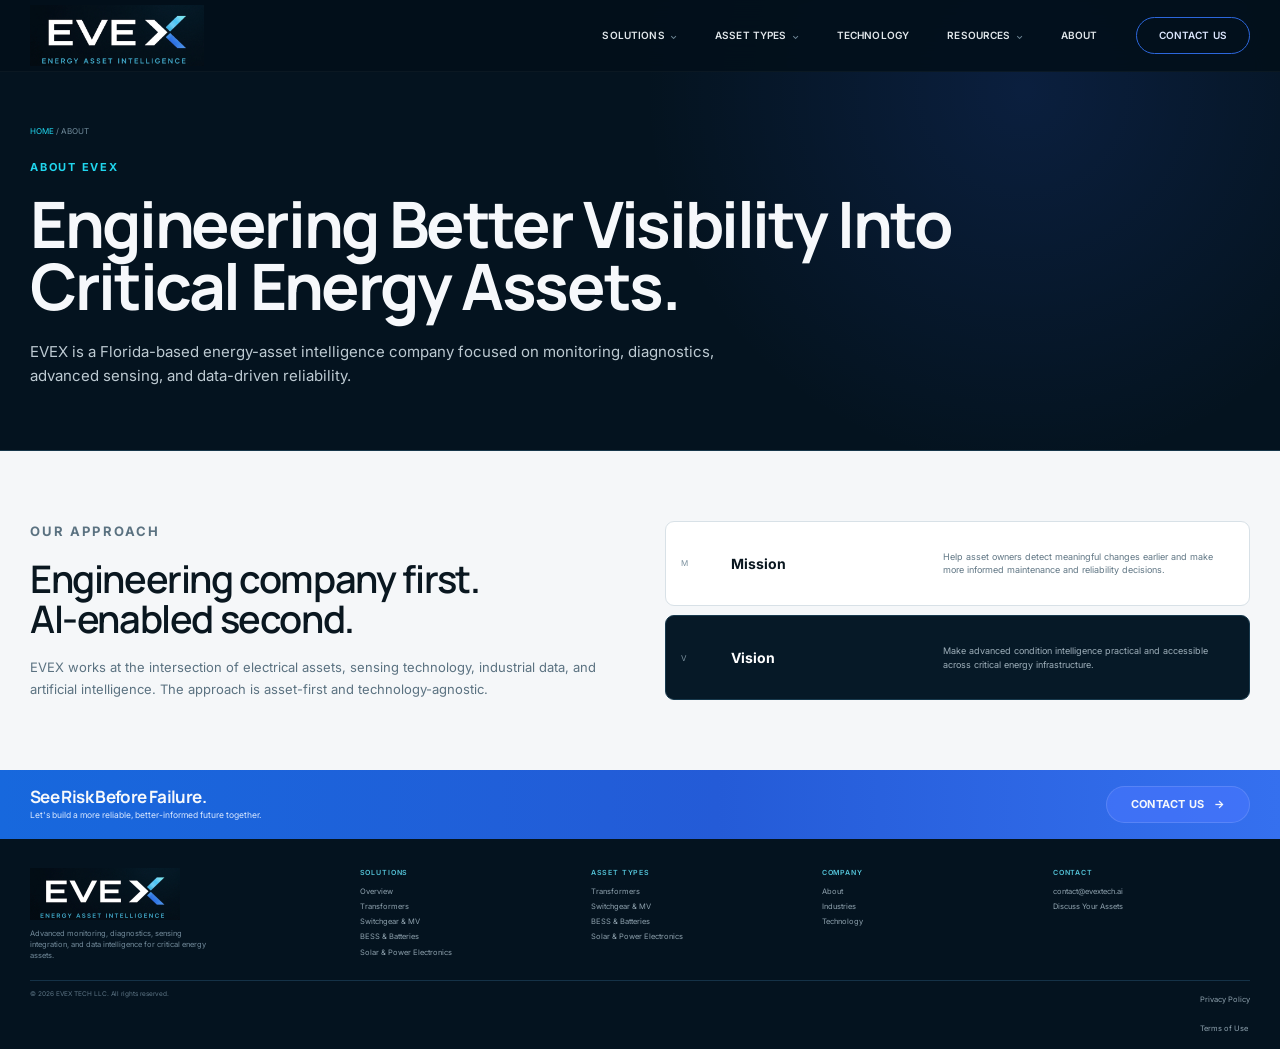
==== about.html @ 1c219734 "Upload EVEX website" ====
<!doctype html>
<html lang="en">
<head>
<meta charset="utf-8"><meta name="viewport" content="width=device-width,initial-scale=1">
<title>About EVEX | Energy Asset Intelligence</title><meta name="description" content="About EVEX, a Florida-based energy asset intelligence company.">
<meta name="theme-color" content="#04131f">
<link rel="icon" href="assets/favicon.ico"><link rel="apple-touch-icon" href="assets/apple-touch-icon.png">
<link rel="preconnect" href="https://fonts.googleapis.com"><link rel="preconnect" href="https://fonts.gstatic.com" crossorigin>
<link href="https://fonts.googleapis.com/css2?family=Inter:wght@400;500;600;700&family=Manrope:wght@500;600;700&display=swap" rel="stylesheet">
<link rel="stylesheet" href="styles.css">
</head>
<body>
<svg xmlns="http://www.w3.org/2000/svg" style="display:none">
<symbol id="i-wave" viewBox="0 0 64 64"><path d="M3 34h8l5-19 8 36 8-41 8 46 7-33 5 11h9" fill="none" stroke="currentColor" stroke-width="2.6" stroke-linecap="round" stroke-linejoin="round"/></symbol>
<symbol id="i-layers" viewBox="0 0 64 64"><path d="m32 7 24 13-24 13L8 20 32 7Zm-20 24 20 11 20-11M12 42l20 11 20-11" fill="none" stroke="currentColor" stroke-width="2.6" stroke-linecap="round" stroke-linejoin="round"/></symbol>
<symbol id="i-chart" viewBox="0 0 64 64"><path d="M8 8v48h48M15 45l12-14 9 8 15-22" fill="none" stroke="currentColor" stroke-width="2.6" stroke-linecap="round" stroke-linejoin="round"/><path d="m44 17h7v7" fill="none" stroke="currentColor" stroke-width="2.6"/></symbol>
<symbol id="i-bell" viewBox="0 0 64 64"><path d="M18 45h28l-4-7V27a10 10 0 0 0-20 0v11l-4 7Zm10 6h8" fill="none" stroke="currentColor" stroke-width="2.6" stroke-linecap="round" stroke-linejoin="round"/></symbol>
<symbol id="i-check" viewBox="0 0 64 64"><circle cx="32" cy="32" r="23" fill="none" stroke="currentColor" stroke-width="2.6"/><path d="m20 32 8 8 17-19" fill="none" stroke="currentColor" stroke-width="2.6" stroke-linecap="round" stroke-linejoin="round"/></symbol>
<symbol id="i-diamond" viewBox="0 0 64 64"><path d="m32 7 20 12v26L32 57 12 45V19L32 7Z" fill="none" stroke="currentColor" stroke-width="2.4"/><circle cx="32" cy="32" r="5" fill="currentColor"/></symbol>
<symbol id="i-transformer" viewBox="0 0 64 64"><path d="M15 22h34v31H15zM21 22V11h7v11M36 22V11h7v11M22 36h20M22 43h20" fill="none" stroke="currentColor" stroke-width="2.3" stroke-linejoin="round"/></symbol>
<symbol id="i-switch" viewBox="0 0 64 64"><path d="M14 13h36v40H14zM32 13v40M20 22h6M20 30h6M38 22h6M38 30h6" fill="none" stroke="currentColor" stroke-width="2.3"/></symbol>
<symbol id="i-battery" viewBox="0 0 64 64"><rect x="13" y="18" width="38" height="32" rx="3" fill="none" stroke="currentColor" stroke-width="2.3"/><path d="M27 13h10v5M22 34h20M32 26v16" fill="none" stroke="currentColor" stroke-width="2.3"/></symbol>
<symbol id="i-solar" viewBox="0 0 64 64"><path d="m13 17 37 3-5 24-37-3 5-24Zm13 29v8m-9 0h18M15 29l32 3M28 18l-5 24M40 19l-5 24" fill="none" stroke="currentColor" stroke-width="2.1"/></symbol>
</svg>

<header class="site-header">
 <nav class="nav container">
   <a class="logo" href="index.html"><img src="assets/evex-logo.webp" alt="EVEX — Energy Asset Intelligence"></a>
   <button class="menu-btn" aria-label="Menu"><span></span><span></span></button>
   <div class="nav-links"><a class="chev" href="solutions.html">SOLUTIONS</a><a class="chev" href="solutions.html#asset-types">ASSET TYPES</a><a class="" href="technology.html">TECHNOLOGY</a><a class="chev" href="index.html#resources">RESOURCES</a><a class="" href="about.html">ABOUT</a><a class="contact" href="contact.html">CONTACT US</a></div>
 </nav>
</header>

<main><section class="page-hero"><div class="container"><div class="breadcrumb"><a href="index.html">HOME</a> / ABOUT</div><p class="eyebrow">ABOUT EVEX</p><h1>Engineering Better Visibility Into Critical Energy Assets.</h1><p class="lead">EVEX is a Florida-based energy-asset intelligence company focused on monitoring, diagnostics, advanced sensing, and data-driven reliability.</p></div></section>
<section class="content-section light"><div class="container split"><div class="copy"><p class="eyebrow">OUR APPROACH</p><h2>Engineering company first.<br>AI-enabled second.</h2><p>EVEX works at the intersection of electrical assets, sensing technology, industrial data, and artificial intelligence. The approach is asset-first and technology-agnostic.</p></div><div class="arch"><div class="arch-row"><span>M</span><strong>Mission</strong><small>Help asset owners detect meaningful changes earlier and make more informed maintenance and reliability decisions.</small></div><div class="arch-row final"><span>V</span><strong>Vision</strong><small>Make advanced condition intelligence practical and accessible across critical energy infrastructure.</small></div></div></div></section>

<section class="cta">
 <div class="container cta-inner">
  <div><h3>See Risk Before Failure.</h3><p>Let's build a more reliable, better-informed future together.</p></div>
  <a class="btn" href="contact.html">CONTACT US&nbsp;&nbsp; →</a>
 </div>
</section></main>

<footer class="footer">
 <div class="container footer-grid">
  <div><img class="footer-logo" src="assets/evex-logo.webp" alt="EVEX"><p>Advanced monitoring, diagnostics, sensing integration, and data intelligence for critical energy assets.</p></div>
  <div><h4>Solutions</h4><a href="solutions.html">Overview</a><a href="transformers.html">Transformers</a><a href="switchgear.html">Switchgear & MV</a><a href="bess.html">BESS & Batteries</a><a href="solar.html">Solar & Power Electronics</a></div>
  <div><h4>Asset Types</h4><a href="transformers.html">Transformers</a><a href="switchgear.html">Switchgear & MV</a><a href="bess.html">BESS & Batteries</a><a href="solar.html">Solar & Power Electronics</a></div>
  <div><h4>Company</h4><a href="about.html">About</a><a href="industries.html">Industries</a><a href="technology.html">Technology</a></div>
  <div><h4>Contact</h4><a href="mailto:contact@evextech.ai">contact@evextech.ai</a><a href="contact.html">Discuss Your Assets</a></div>
 </div>
 <div class="container footer-bottom"><span>© 2026 EVEX TECH LLC. All rights reserved.</span><span><a href="privacy.html">Privacy Policy</a> &nbsp;&nbsp; <a href="terms.html">Terms of Use</a></span></div>
</footer>
<script src="script.js"></script>
</body></html>
---- styles.css ----
:root{
 --bg:#04131f; --bg2:#061927; --bg3:#081c2a; --panel:#071c2a;
 --panel2:#0a2233; --border:#17384a; --border2:#214b62;
 --white:#f6f8fb; --muted:#a0b1bc; --muted2:#718b9b;
 --cyan:#20d6ee; --cyan2:#5be5f6; --blue:#3d72ff; --blue2:#1f5fdc;
 --green:#2bd593; --amber:#f2bd4d; --red:#ff5b59;
 --grad:linear-gradient(90deg,#20d6ee 0%,#25bfee 43%,#486cff 100%);
 --max:1280px; --shadow:0 24px 80px rgba(0,0,0,.34)
}
*{box-sizing:border-box}
html{scroll-behavior:smooth;background:var(--bg)}
body{margin:0;background:var(--bg);color:var(--white);font-family:Inter,"Segoe UI",Arial,sans-serif;line-height:1.5;-webkit-font-smoothing:antialiased}
a{color:inherit;text-decoration:none} img{display:block;max-width:100%} button,input,textarea,select{font:inherit}
.container{width:min(calc(100% - 60px),var(--max));margin-inline:auto}
.eyebrow{margin:0 0 17px;color:var(--cyan);font-size:11px;font-weight:700;letter-spacing:.16em;text-transform:uppercase}
h1,h2,h3,h4{font-family:Manrope,Inter,sans-serif;letter-spacing:-.037em;margin:0}
h1{font-size:clamp(56px,5.9vw,86px);line-height:.98;font-weight:700}
h2{font-size:clamp(35px,3.6vw,52px);line-height:1.05;font-weight:600}
h3{font-size:20px;line-height:1.18}
p{margin:0}.gradient{background:var(--grad);-webkit-background-clip:text;background-clip:text;color:transparent}
.btn{display:inline-flex;align-items:center;justify-content:center;gap:12px;padding:13px 21px;border-radius:8px;border:1px solid transparent;font-size:11px;font-weight:700;letter-spacing:.02em;transition:.22s ease}
.btn:hover{transform:translateY(-2px);filter:brightness(1.08)}
.btn-primary{background:linear-gradient(90deg,#2b66df,#3e71ff);color:white;box-shadow:0 12px 34px rgba(42,103,233,.22)}
.btn-outline{border-color:#60707d;background:rgba(0,0,0,.15);color:#fff}
.small-pill{display:inline-flex;align-items:center;justify-content:center;padding:9px 27px;border:1px solid #2c5b91;border-radius:999px;color:#d8e0e5;font-size:9px;font-weight:700;letter-spacing:.035em}
.text-link{font-size:10px;color:var(--cyan);font-weight:700;letter-spacing:.03em}

/* Header */
.site-header{position:fixed;left:0;right:0;top:0;z-index:100;background:rgba(3,16,27,.91);border-bottom:1px solid rgba(255,255,255,.035);backdrop-filter:blur(15px)}
.nav{height:71px;display:flex;align-items:center}
.logo{width:174px;flex:none}.logo img{width:100%}
.nav-links{display:flex;align-items:center;gap:38px;margin-left:auto}.nav-links a{font-size:10px;font-weight:600;color:#e1e7eb;letter-spacing:.015em}
.nav-links a:hover{color:var(--cyan)}.nav-links .contact{border:1px solid #2c67dc;border-radius:999px;padding:10px 22px;color:#dce7ff}
.chev::after{content:"⌄";margin-left:5px;font-size:9px;color:#718a9a}
.menu-btn{display:none;margin-left:auto;background:none;border:0;width:44px;height:44px}.menu-btn span{display:block;width:22px;height:1px;background:white;margin:6px auto}

/* Hero */
.hero{position:relative;min-height:470px;padding:99px 0 37px;overflow:hidden;background:
 radial-gradient(circle at 82% 18%,rgba(42,104,255,.16),transparent 34%),
 linear-gradient(180deg,#04131f,#03111c)}
.hero:after{content:"";position:absolute;left:0;right:0;bottom:-1px;height:100px;background:linear-gradient(180deg,transparent,#04131f)}
.hero-grid{position:relative;z-index:2;display:grid;grid-template-columns:.95fr 1.05fr;gap:20px;align-items:center}
.hero-copy{padding-top:10px}.hero-copy h1{margin-bottom:23px}.hero-copy .lead{font-size:15px;line-height:1.63;color:#d0dae0;max-width:545px}
.hero-actions{display:flex;gap:14px;margin-top:27px}
.hero-benefits{display:grid;grid-template-columns:repeat(3,1fr);gap:20px;margin-top:34px;max-width:650px}
.benefit{display:grid;grid-template-columns:24px 1fr;gap:10px;align-items:start}.benefit-icon{width:21px;height:21px;color:var(--cyan);margin-top:2px}.benefit strong{display:block;font-size:10px;margin-bottom:4px}.benefit span{display:block;color:#a6b6c0;font-size:8.5px;line-height:1.42}
.hero-visual{height:365px;position:relative}
.transformer-stage{position:absolute;inset:0;background:
 linear-gradient(90deg,#04131f 0%,rgba(4,19,31,.2) 19%,rgba(4,19,31,0) 57%),
 url("assets/hero-transformer.jpg") center/cover no-repeat;border-radius:3px}
.transformer-stage:after{content:"";position:absolute;left:-10%;right:-8%;bottom:-7%;height:43%;background:
 repeating-linear-gradient(9deg,transparent 0 31px,rgba(23,169,226,.22) 32px 33px),
 repeating-linear-gradient(81deg,transparent 0 38px,rgba(23,169,226,.16) 39px 40px);
 transform:perspective(450px) rotateX(64deg);transform-origin:bottom;opacity:.7;mask-image:linear-gradient(to top,#000,transparent)}
.transformer-stage:before{content:"";position:absolute;inset:0;background:radial-gradient(circle at 62% 55%,rgba(34,147,255,.11),transparent 40%)}
.hero-dashboard{position:absolute;right:0;top:18px;width:273px;border:1px solid #245068;background:rgba(7,28,43,.93);border-radius:10px;padding:15px;box-shadow:var(--shadow);backdrop-filter:blur(12px)}
.dash-head{display:flex;justify-content:space-between;align-items:start}.dash-head strong{font-size:9px}.dash-head .sub{display:block;font-size:7px;color:#72bde1;margin-top:2px}.dash-head .type{font-size:7px;color:#96a7b1}
.asset-score{display:flex;align-items:end;gap:4px;margin-top:13px}.asset-score b{font-size:29px;line-height:1}.asset-score span{font-size:8px;color:#a4b4be;margin-bottom:3px}
.asset-label{font-size:7px;color:#9cb0bc;margin-top:3px}.spark{height:49px;margin:7px 0 5px;border-bottom:1px solid #254252}
.spark svg{width:100%;height:100%}.spark path{fill:none;stroke:#21d7ef;stroke-width:2}.spark line{stroke:#173a4e;stroke-width:1}
.metric{display:flex;align-items:center;justify-content:space-between;border-top:1px solid rgba(255,255,255,.055);padding:8px 0;font-size:7.5px;color:#aab8c1}.metric b{font-size:7.5px}.ok{color:var(--green)}.warn{color:var(--amber)}
.risk{border-top:1px solid #2a4657;padding-top:9px;margin-top:1px;display:flex;justify-content:space-between;font-size:8px}.risk span{color:var(--amber);font-weight:700}

/* Trust strip */
.trust{background:#071927;border-block:1px solid rgba(255,255,255,.055);padding:16px 0 20px}
.trust-title{text-align:center;color:#718a9a;font-size:7.5px;letter-spacing:.14em;text-transform:uppercase;margin-bottom:14px}
.trust-list{display:flex;justify-content:center;gap:53px;flex-wrap:wrap;color:#a7b4bd;font-size:9px}.trust-list span{display:flex;align-items:center;gap:7px}.trust-list i{width:18px;height:18px;border:1px solid #8799a4;border-radius:50%;display:grid;place-items:center;font-style:normal;font-size:9px}

/* General section */
.section{padding:53px 0}.section-alt{background:#051724}
.section-heading{text-align:center;max-width:840px;margin:0 auto 35px}.section-heading .eyebrow{margin-bottom:10px}.section-heading h2{margin-bottom:14px}.section-heading p{color:#a1b2bd;font-size:11px;line-height:1.55;max-width:680px;margin:auto}

/* Asset cards */
.asset-grid{display:grid;grid-template-columns:repeat(4,1fr);gap:13px}
.asset-card{position:relative;min-height:336px;border:1px solid #17384a;border-radius:9px;background:#061927;overflow:hidden;transition:.25s}.asset-card:hover{transform:translateY(-3px);border-color:#2b627f}
.asset-img{height:145px;background-size:cover;background-position:center;position:relative}.asset-img:after{content:"";position:absolute;inset:0;background:linear-gradient(to bottom,transparent 55%,#061927)}
.hex{position:absolute;left:14px;top:128px;width:38px;height:38px;background:linear-gradient(145deg,#13e5ef,#3572ff);clip-path:polygon(25% 7%,75% 7%,100% 50%,75% 93%,25% 93%,0 50%);display:grid;place-items:center;color:#07243a;z-index:2;box-shadow:0 4px 18px rgba(38,145,255,.25)}
.hex svg{width:21px;height:21px}.asset-copy{padding:21px 14px 17px}.asset-copy h3{font-size:16px;margin-bottom:9px}.asset-copy p{font-size:9px;line-height:1.48;color:#b0bec7;max-width:240px}.asset-copy .text-link{position:absolute;left:14px;bottom:15px}
.asset-more{text-align:center;margin-top:14px}

/* Process */
.process-shell{border-top:1px solid rgba(255,255,255,.055);margin-top:24px;padding-top:20px}
.process-shell .section-heading{margin-bottom:24px}
.process{display:grid;grid-template-columns:repeat(5,1fr);gap:15px;position:relative}
.process:before{content:"";position:absolute;left:7%;right:7%;top:54px;border-top:1px dashed rgba(32,214,238,.65)}
.step{text-align:center;position:relative}.step-no{display:block;text-align:left;color:var(--cyan);font-size:9px;font-weight:700;margin-left:7px}.step-icon{width:46px;height:46px;color:#dce5ea;margin:10px auto 10px;position:relative;z-index:2;background:#04131f}.step-icon svg{width:46px;height:46px}.step h3{font-size:14px;margin-bottom:6px}.step p{font-size:8px;color:#9badb8;line-height:1.42;max-width:130px;margin:auto}

/* Platform */
.platform{display:grid;grid-template-columns:.73fr 1.27fr;gap:35px;align-items:center;margin-top:47px}
.platform-copy .eyebrow{margin-bottom:12px}.platform-copy h2{font-size:31px;margin-bottom:17px}.platform-copy p{font-size:10px;color:#a6b6c0;max-width:310px;line-height:1.55}
.platform-copy ul{list-style:none;padding:0;margin:18px 0}.platform-copy li{font-size:9px;color:#cad4da;margin:8px 0}.platform-copy li:before{content:"✓";color:var(--cyan);margin-right:9px}
.dashboard{border:1px solid #21475f;border-radius:9px;background:#061927;padding:15px;box-shadow:0 20px 60px rgba(0,0,0,.26)}
.dashboard-top{display:flex;align-items:center;justify-content:space-between;margin-bottom:12px}.dash-logo{font:600 20px Manrope;letter-spacing:.17em}.dash-logo em{font-style:normal;color:var(--cyan)}.avatar{width:17px;height:17px;border-radius:50%;background:#2d6cd6;border:2px solid #79a9ff}
.dashboard-body{display:grid;grid-template-columns:105px 1fr;gap:13px}.side-nav{border-right:1px solid #17364a;padding-right:10px}.side-item{padding:8px 9px;border-radius:5px;font-size:8px;color:#8fa6b4;margin-bottom:2px}.side-item.active{background:#0d3a68;color:#37d8f1}
.panel-title{font-size:17px;margin-bottom:10px}.kpis{display:grid;grid-template-columns:repeat(4,1fr);gap:8px}.kpi{border:1px solid #163649;background:#071b29;border-radius:6px;padding:10px}.kpi small{display:block;color:#718b9b;font-size:6.5px}.kpi strong{display:block;font-size:24px;line-height:1.08;margin:5px 0}.kpi span{font-size:7px}.kpi.good strong,.kpi.good span{color:#26d295}.kpi.risky strong,.kpi.risky span{color:#ff5b59}
.chart-grid{display:grid;grid-template-columns:1.4fr .9fr;gap:8px;margin-top:8px}.chart-card{border:1px solid #163649;background:#071b29;border-radius:6px;padding:10px;min-height:145px}.chart-card h4{font-size:9px;margin-bottom:7px}
.line-chart{height:96px}.line-chart svg{width:100%;height:100%}.line-chart path{fill:none;stroke:#20d6ee;stroke-width:2.1}.line-chart line{stroke:#173649;stroke-width:1}
.donut-wrap{height:98px;display:flex;align-items:center;gap:11px}.donut{width:78px;height:78px;border-radius:50%;background:conic-gradient(#2ed292 0 60%,#f2bd4d 60% 90%,#ff5b59 90% 100%);position:relative}.donut:after{content:"248";position:absolute;inset:14px;background:#071b29;border-radius:50%;display:grid;place-items:center;font-weight:700;font-size:14px}.legend{font-size:7px;line-height:1.8}.legend i{display:inline-block;width:6px;height:6px;margin-right:6px;border-radius:1px}

/* Resources */
.resources{padding-top:34px;border-top:1px solid rgba(255,255,255,.045)}
.resource-grid{display:grid;grid-template-columns:repeat(4,1fr);gap:13px}.resource{border:1px solid #17384a;border-radius:9px;background:#061927;overflow:hidden;min-height:201px;position:relative}
.resource-img{height:80px;background-size:cover;background-position:center}.resource-copy{padding:12px}.resource-copy small{color:var(--cyan);font-size:7px;letter-spacing:.08em}.resource-copy h3{font-size:12px;line-height:1.32;margin:7px 0 12px;max-width:190px}.resource-copy a{font-size:8px;color:var(--cyan)}

/* CTA / footer */
.cta{background:linear-gradient(90deg,#1768dd 0%,#245bd7 56%,#3570ef 100%);padding:16px 0}.cta-inner{display:flex;align-items:center;justify-content:space-between}.cta h3{font-size:17px;margin-bottom:2px}.cta p{font-size:8.5px;color:#dbe9ff}.cta .btn{border-radius:999px;padding:9px 24px;background:rgba(75,119,255,.55);border-color:rgba(255,255,255,.13)}
.footer{padding:29px 0 11px;background:#04131f}.footer-grid{display:grid;grid-template-columns:1.5fr repeat(4,1fr);gap:34px}.footer-logo{width:150px;margin-bottom:8px}.footer p{font-size:7.5px;color:#738b9b;max-width:185px;line-height:1.5}.footer h4{font:600 7px Inter;color:#54c4d9;text-transform:uppercase;letter-spacing:.12em;margin:0 0 9px}.footer a{display:block;color:#8ea1ad;font-size:7.5px;margin:4px 0}.footer-bottom{display:flex;justify-content:space-between;border-top:1px solid #153247;margin-top:18px;padding-top:9px;color:#5d7585;font-size:6.5px}

/* Interior pages */
.page-hero{padding:125px 0 62px;min-height:340px;background:radial-gradient(circle at 80% 20%,rgba(51,105,255,.14),transparent 35%),#04131f;border-bottom:1px solid #17364a}
.page-hero h1{max-width:950px;font-size:clamp(48px,5vw,72px);margin-bottom:22px}.page-hero .lead{font-size:15px;color:#bdcad2;max-width:750px;line-height:1.6}
.breadcrumb{font-size:8px;color:#718b9b;margin-bottom:22px}.breadcrumb a{color:var(--cyan)}
.content-section{padding:70px 0}.light{background:#f5f7f9;color:#0a1720}.light .eyebrow{color:#177d9d}.split{display:grid;grid-template-columns:1fr 1fr;gap:50px}.copy h2{font-size:38px;margin-bottom:18px}.copy p{font-size:13px;color:#a2b3be;line-height:1.65}.light .copy p{color:#5b7281}
.bullets{list-style:none;padding:0;margin:0}.bullets li{font-size:12px;color:#b9c7cf;margin:10px 0}.light .bullets li{color:#546b7a}.bullets li:before{content:"";display:inline-block;width:5px;height:5px;border-radius:50%;background:var(--cyan);margin-right:9px}
.signal-grid{display:grid;grid-template-columns:repeat(4,1fr);gap:12px}.signal{border:1px solid #1b4056;background:#082030;border-radius:10px;padding:18px;min-height:105px}.signal strong{display:block;font-size:12px;margin-bottom:7px}.signal span{font-size:9px;color:#8ea4b2}
.industry-grid{display:grid;grid-template-columns:repeat(4,1fr);gap:14px}.industry{background:white;border-top:3px solid #dce4e9;padding:27px;min-height:220px}.industry h3{font-size:20px;margin-top:38px;color:#0a1720}.industry p{font-size:11px;color:#5e7482}
.arch{display:grid;gap:9px}.arch-row{display:grid;grid-template-columns:38px 1fr 1.45fr;gap:12px;align-items:center;background:white;border:1px solid #d8e1e7;border-radius:9px;padding:15px}.arch-row>span{font-size:8px;color:#7c929f}.arch-row strong{font-size:14px}.arch-row small{font-size:9px;color:#607684}.arch-row.final{background:#061927;color:white;border-color:#17394d}.arch-row.final small{color:#9fb0bb}
.contact-grid{display:grid;grid-template-columns:.72fr 1.28fr;gap:55px}.contact-form{background:#081f2f;border:1px solid #20465c;border-radius:13px;padding:27px}.form-grid{display:grid;grid-template-columns:1fr 1fr;gap:14px}.contact-form label{display:block;color:#9eb0bb;font-size:8px;letter-spacing:.06em;text-transform:uppercase;margin-bottom:13px}.contact-form input,.contact-form select,.contact-form textarea{width:100%;display:block;margin-top:6px;border:1px solid #294a5f;background:#051724;color:white;border-radius:7px;padding:11px;outline:none}.contact-form input:focus,.contact-form select:focus,.contact-form textarea:focus{border-color:var(--cyan)}
.note{font-size:8px;color:#718b9b;margin-top:8px}.legal{background:#f6f8fa;color:#0a1720;padding:125px 0 70px}.legal .container{max-width:850px}.legal h1{font-size:46px;margin-bottom:25px}.legal h2{font-size:23px;margin-top:34px}.legal p{font-size:13px;color:#536b7a;line-height:1.7}.legal .notice{background:#fff5dc;border:1px solid #edd093;border-radius:8px;padding:14px 16px;color:#715829}

/* Motion */
.reveal{opacity:0;transform:translateY(14px);transition:opacity .62s ease,transform .62s ease}.reveal.visible{opacity:1;transform:none}
@media(prefers-reduced-motion:reduce){.reveal{opacity:1;transform:none;transition:none}}

/* Tablet */
@media(max-width:980px){
 .container{width:min(calc(100% - 36px),var(--max))}
 .nav-links{display:none}.menu-btn{display:block}.nav-links.open{display:flex;position:absolute;left:18px;right:18px;top:71px;flex-direction:column;align-items:stretch;background:#071b2a;border:1px solid #1d4055;border-radius:12px;padding:18px;gap:10px}
 .hero{padding-top:110px}.hero-grid{grid-template-columns:1fr}.hero-visual{height:440px}.hero-benefits{max-width:none}.asset-grid,.resource-grid{grid-template-columns:repeat(2,1fr)}
 .platform,.split,.contact-grid{grid-template-columns:1fr}.dashboard{max-width:800px;margin:auto}.signal-grid,.industry-grid{grid-template-columns:repeat(2,1fr)}
 .footer-grid{grid-template-columns:1.5fr 1fr 1fr}.footer-grid>div:nth-child(4),.footer-grid>div:nth-child(5){margin-top:10px}
}
/* Mobile */
@media(max-width:620px){
 .container{width:min(calc(100% - 26px),var(--max))}.nav{height:66px}.logo{width:136px}.nav-links.open{top:66px}
 .hero{padding-top:104px}.hero-copy h1{font-size:50px}.hero-copy .lead{font-size:14px}.hero-actions{flex-direction:column;align-items:stretch}.hero-benefits{grid-template-columns:1fr;gap:13px}
 .hero-visual{height:470px;margin-top:12px}.hero-dashboard{width:100%;top:auto;bottom:0}.transformer-stage{bottom:100px}
 .asset-grid,.resource-grid,.signal-grid,.industry-grid{grid-template-columns:1fr}.section{padding:48px 0}.asset-card{min-height:320px}
 .process{grid-template-columns:1fr}.process:before{display:none}.step{text-align:left;padding-left:58px;min-height:75px}.step-no{margin-left:0}.step-icon{position:absolute;left:0;top:14px;margin:0}.step p{margin:0;max-width:none}
 .platform{grid-template-columns:1fr}.dashboard{padding:10px}.dashboard-body{grid-template-columns:1fr}.side-nav{display:none}.kpis{grid-template-columns:repeat(2,1fr)}.chart-grid{grid-template-columns:1fr}
 .cta-inner{flex-direction:column;align-items:flex-start;gap:13px}.footer-grid{grid-template-columns:1fr 1fr}.footer-grid>div:first-child{grid-column:1/-1}.footer-bottom{flex-direction:column;gap:5px}
 .form-grid{grid-template-columns:1fr}.arch-row{grid-template-columns:30px 1fr}.arch-row small{grid-column:2}
}
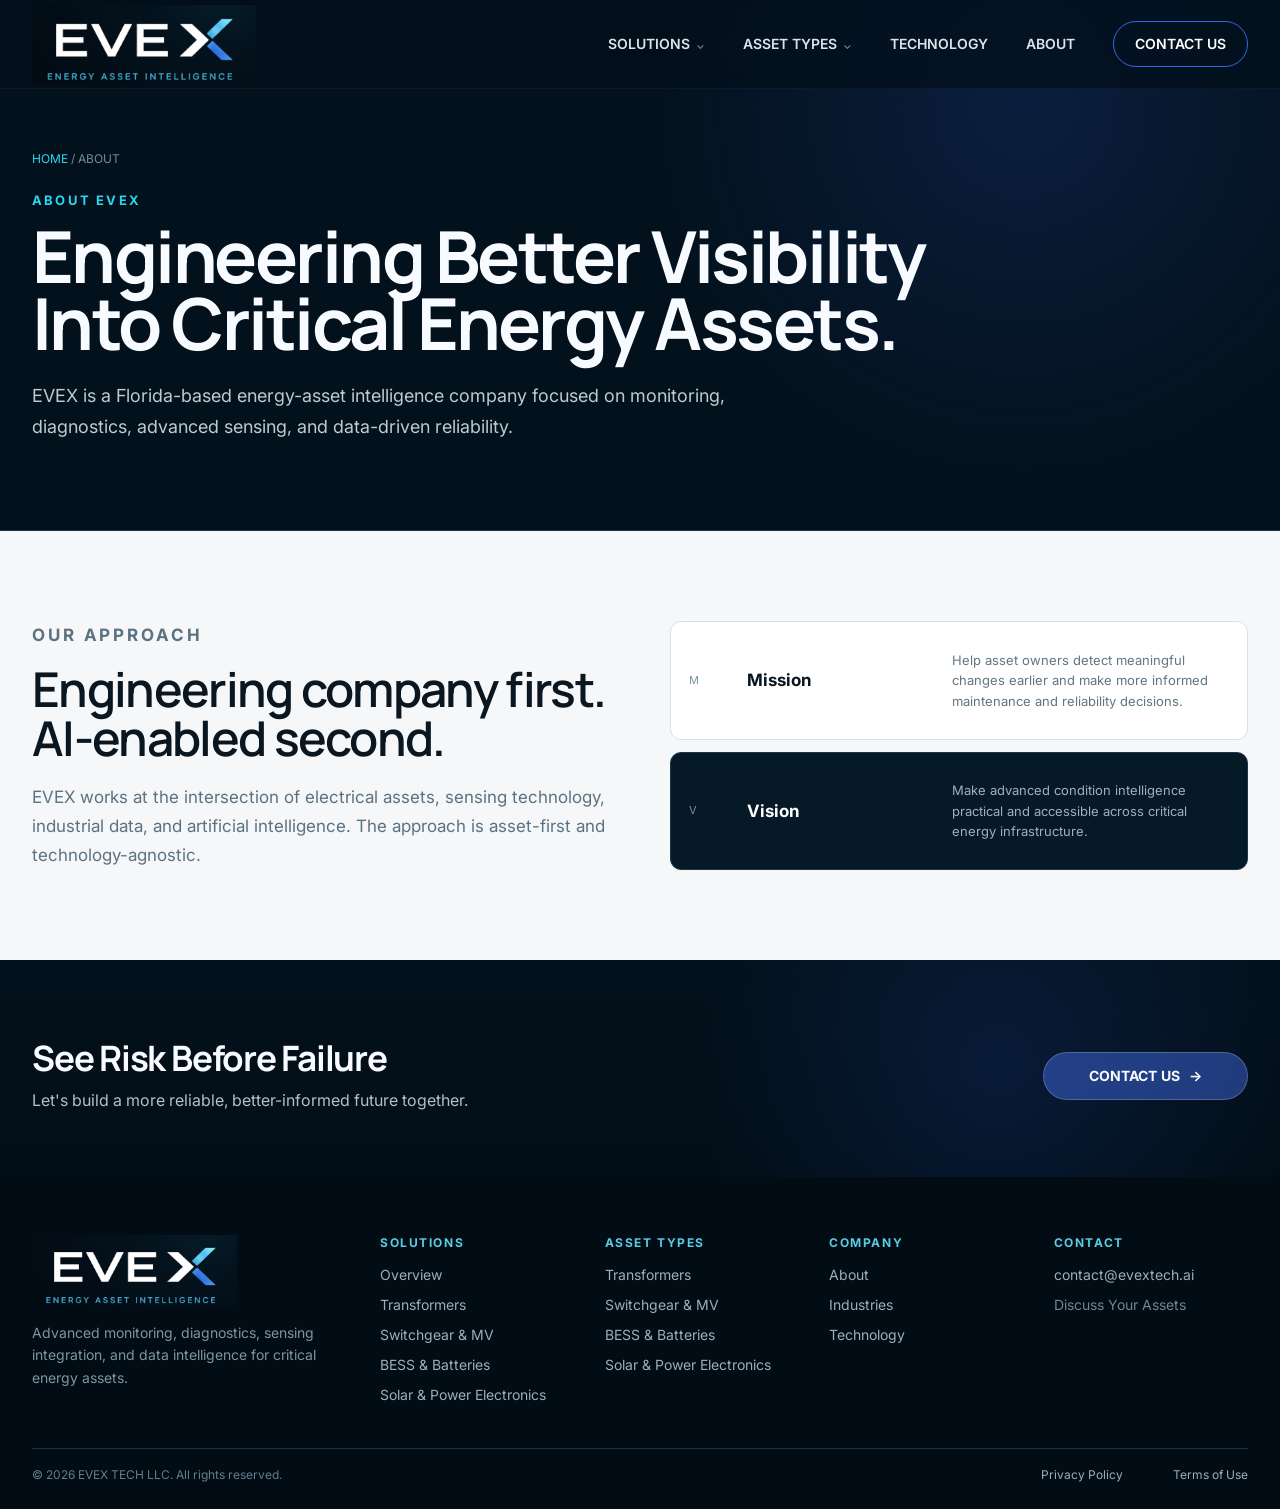
==== commit 9b22d81c: "Add files via upload" ====
--- a/about.html
+++ b/about.html
@@ -27,7 +27,7 @@
  <nav class="nav container">
    <a class="logo" href="index.html"><img src="assets/evex-logo.webp" alt="EVEX — Energy Asset Intelligence"></a>
    <button class="menu-btn" aria-label="Menu"><span></span><span></span></button>
-   <div class="nav-links"><a class="chev" href="solutions.html">SOLUTIONS</a><a class="chev" href="solutions.html#asset-types">ASSET TYPES</a><a class="" href="technology.html">TECHNOLOGY</a><a class="chev" href="index.html#resources">RESOURCES</a><a class="" href="about.html">ABOUT</a><a class="contact" href="contact.html">CONTACT US</a></div>
+   <div class="nav-links"><a class="chev" href="solutions.html">SOLUTIONS</a><a class="chev" href="solutions.html#asset-types">ASSET TYPES</a><a class="" href="technology.html">TECHNOLOGY</a><a class="" href="about.html">ABOUT</a><a class="contact" href="contact.html">CONTACT US</a></div>
  </nav>
 </header>
 
@@ -36,7 +36,7 @@
 
 <section class="cta">
  <div class="container cta-inner">
-  <div><h3>See Risk Before Failure.</h3><p>Let's build a more reliable, better-informed future together.</p></div>
+  <div><h3>See Risk Before Failure</h3><p>Let's build a more reliable, better-informed future together.</p></div>
   <a class="btn" href="contact.html">CONTACT US&nbsp;&nbsp; →</a>
  </div>
 </section></main>
--- a/styles.css
+++ b/styles.css
@@ -1,144 +1,910 @@
 
 :root{
- --bg:#04131f; --bg2:#061927; --bg3:#081c2a; --panel:#071c2a;
- --panel2:#0a2233; --border:#17384a; --border2:#214b62;
- --white:#f6f8fb; --muted:#a0b1bc; --muted2:#718b9b;
- --cyan:#20d6ee; --cyan2:#5be5f6; --blue:#3d72ff; --blue2:#1f5fdc;
- --green:#2bd593; --amber:#f2bd4d; --red:#ff5b59;
- --grad:linear-gradient(90deg,#20d6ee 0%,#25bfee 43%,#486cff 100%);
- --max:1280px; --shadow:0 24px 80px rgba(0,0,0,.34)
+  --bg:#03111c;
+  --bg-deep:#020b13;
+  --surface:#061927;
+  --surface-2:#0a2233;
+  --surface-3:#0d2a3d;
+  --border:rgba(88,154,188,.20);
+  --border-strong:rgba(79,175,219,.36);
+  --white:#f7fbff;
+  --text:#d6e1e8;
+  --muted:#90a7b5;
+  --cyan:#29d7f0;
+  --cyan-soft:#6ce8f8;
+  --blue:#3c73ff;
+  --blue-2:#235dd7;
+  --green:#2ed496;
+  --amber:#f2bd4d;
+  --red:#ff5e5e;
+  --grad:linear-gradient(90deg,#24d7ef 0%,#35b8f6 42%,#486dff 100%);
+  --max:1320px;
+  --radius:18px;
+  --shadow:0 26px 80px rgba(0,0,0,.34);
+  --shadow-soft:0 14px 50px rgba(0,0,0,.22);
 }
 *{box-sizing:border-box}
 html{scroll-behavior:smooth;background:var(--bg)}
-body{margin:0;background:var(--bg);color:var(--white);font-family:Inter,"Segoe UI",Arial,sans-serif;line-height:1.5;-webkit-font-smoothing:antialiased}
-a{color:inherit;text-decoration:none} img{display:block;max-width:100%} button,input,textarea,select{font:inherit}
-.container{width:min(calc(100% - 60px),var(--max));margin-inline:auto}
-.eyebrow{margin:0 0 17px;color:var(--cyan);font-size:11px;font-weight:700;letter-spacing:.16em;text-transform:uppercase}
-h1,h2,h3,h4{font-family:Manrope,Inter,sans-serif;letter-spacing:-.037em;margin:0}
-h1{font-size:clamp(56px,5.9vw,86px);line-height:.98;font-weight:700}
-h2{font-size:clamp(35px,3.6vw,52px);line-height:1.05;font-weight:600}
-h3{font-size:20px;line-height:1.18}
-p{margin:0}.gradient{background:var(--grad);-webkit-background-clip:text;background-clip:text;color:transparent}
-.btn{display:inline-flex;align-items:center;justify-content:center;gap:12px;padding:13px 21px;border-radius:8px;border:1px solid transparent;font-size:11px;font-weight:700;letter-spacing:.02em;transition:.22s ease}
-.btn:hover{transform:translateY(-2px);filter:brightness(1.08)}
-.btn-primary{background:linear-gradient(90deg,#2b66df,#3e71ff);color:white;box-shadow:0 12px 34px rgba(42,103,233,.22)}
-.btn-outline{border-color:#60707d;background:rgba(0,0,0,.15);color:#fff}
-.small-pill{display:inline-flex;align-items:center;justify-content:center;padding:9px 27px;border:1px solid #2c5b91;border-radius:999px;color:#d8e0e5;font-size:9px;font-weight:700;letter-spacing:.035em}
-.text-link{font-size:10px;color:var(--cyan);font-weight:700;letter-spacing:.03em}
-
-/* Header */
-.site-header{position:fixed;left:0;right:0;top:0;z-index:100;background:rgba(3,16,27,.91);border-bottom:1px solid rgba(255,255,255,.035);backdrop-filter:blur(15px)}
-.nav{height:71px;display:flex;align-items:center}
-.logo{width:174px;flex:none}.logo img{width:100%}
-.nav-links{display:flex;align-items:center;gap:38px;margin-left:auto}.nav-links a{font-size:10px;font-weight:600;color:#e1e7eb;letter-spacing:.015em}
-.nav-links a:hover{color:var(--cyan)}.nav-links .contact{border:1px solid #2c67dc;border-radius:999px;padding:10px 22px;color:#dce7ff}
-.chev::after{content:"⌄";margin-left:5px;font-size:9px;color:#718a9a}
-.menu-btn{display:none;margin-left:auto;background:none;border:0;width:44px;height:44px}.menu-btn span{display:block;width:22px;height:1px;background:white;margin:6px auto}
-
-/* Hero */
-.hero{position:relative;min-height:470px;padding:99px 0 37px;overflow:hidden;background:
- radial-gradient(circle at 82% 18%,rgba(42,104,255,.16),transparent 34%),
- linear-gradient(180deg,#04131f,#03111c)}
-.hero:after{content:"";position:absolute;left:0;right:0;bottom:-1px;height:100px;background:linear-gradient(180deg,transparent,#04131f)}
-.hero-grid{position:relative;z-index:2;display:grid;grid-template-columns:.95fr 1.05fr;gap:20px;align-items:center}
-.hero-copy{padding-top:10px}.hero-copy h1{margin-bottom:23px}.hero-copy .lead{font-size:15px;line-height:1.63;color:#d0dae0;max-width:545px}
-.hero-actions{display:flex;gap:14px;margin-top:27px}
-.hero-benefits{display:grid;grid-template-columns:repeat(3,1fr);gap:20px;margin-top:34px;max-width:650px}
-.benefit{display:grid;grid-template-columns:24px 1fr;gap:10px;align-items:start}.benefit-icon{width:21px;height:21px;color:var(--cyan);margin-top:2px}.benefit strong{display:block;font-size:10px;margin-bottom:4px}.benefit span{display:block;color:#a6b6c0;font-size:8.5px;line-height:1.42}
-.hero-visual{height:365px;position:relative}
-.transformer-stage{position:absolute;inset:0;background:
- linear-gradient(90deg,#04131f 0%,rgba(4,19,31,.2) 19%,rgba(4,19,31,0) 57%),
- url("assets/hero-transformer.jpg") center/cover no-repeat;border-radius:3px}
-.transformer-stage:after{content:"";position:absolute;left:-10%;right:-8%;bottom:-7%;height:43%;background:
- repeating-linear-gradient(9deg,transparent 0 31px,rgba(23,169,226,.22) 32px 33px),
- repeating-linear-gradient(81deg,transparent 0 38px,rgba(23,169,226,.16) 39px 40px);
- transform:perspective(450px) rotateX(64deg);transform-origin:bottom;opacity:.7;mask-image:linear-gradient(to top,#000,transparent)}
-.transformer-stage:before{content:"";position:absolute;inset:0;background:radial-gradient(circle at 62% 55%,rgba(34,147,255,.11),transparent 40%)}
-.hero-dashboard{position:absolute;right:0;top:18px;width:273px;border:1px solid #245068;background:rgba(7,28,43,.93);border-radius:10px;padding:15px;box-shadow:var(--shadow);backdrop-filter:blur(12px)}
-.dash-head{display:flex;justify-content:space-between;align-items:start}.dash-head strong{font-size:9px}.dash-head .sub{display:block;font-size:7px;color:#72bde1;margin-top:2px}.dash-head .type{font-size:7px;color:#96a7b1}
-.asset-score{display:flex;align-items:end;gap:4px;margin-top:13px}.asset-score b{font-size:29px;line-height:1}.asset-score span{font-size:8px;color:#a4b4be;margin-bottom:3px}
-.asset-label{font-size:7px;color:#9cb0bc;margin-top:3px}.spark{height:49px;margin:7px 0 5px;border-bottom:1px solid #254252}
-.spark svg{width:100%;height:100%}.spark path{fill:none;stroke:#21d7ef;stroke-width:2}.spark line{stroke:#173a4e;stroke-width:1}
-.metric{display:flex;align-items:center;justify-content:space-between;border-top:1px solid rgba(255,255,255,.055);padding:8px 0;font-size:7.5px;color:#aab8c1}.metric b{font-size:7.5px}.ok{color:var(--green)}.warn{color:var(--amber)}
-.risk{border-top:1px solid #2a4657;padding-top:9px;margin-top:1px;display:flex;justify-content:space-between;font-size:8px}.risk span{color:var(--amber);font-weight:700}
-
-/* Trust strip */
-.trust{background:#071927;border-block:1px solid rgba(255,255,255,.055);padding:16px 0 20px}
-.trust-title{text-align:center;color:#718a9a;font-size:7.5px;letter-spacing:.14em;text-transform:uppercase;margin-bottom:14px}
-.trust-list{display:flex;justify-content:center;gap:53px;flex-wrap:wrap;color:#a7b4bd;font-size:9px}.trust-list span{display:flex;align-items:center;gap:7px}.trust-list i{width:18px;height:18px;border:1px solid #8799a4;border-radius:50%;display:grid;place-items:center;font-style:normal;font-size:9px}
-
-/* General section */
-.section{padding:53px 0}.section-alt{background:#051724}
-.section-heading{text-align:center;max-width:840px;margin:0 auto 35px}.section-heading .eyebrow{margin-bottom:10px}.section-heading h2{margin-bottom:14px}.section-heading p{color:#a1b2bd;font-size:11px;line-height:1.55;max-width:680px;margin:auto}
-
-/* Asset cards */
-.asset-grid{display:grid;grid-template-columns:repeat(4,1fr);gap:13px}
-.asset-card{position:relative;min-height:336px;border:1px solid #17384a;border-radius:9px;background:#061927;overflow:hidden;transition:.25s}.asset-card:hover{transform:translateY(-3px);border-color:#2b627f}
-.asset-img{height:145px;background-size:cover;background-position:center;position:relative}.asset-img:after{content:"";position:absolute;inset:0;background:linear-gradient(to bottom,transparent 55%,#061927)}
-.hex{position:absolute;left:14px;top:128px;width:38px;height:38px;background:linear-gradient(145deg,#13e5ef,#3572ff);clip-path:polygon(25% 7%,75% 7%,100% 50%,75% 93%,25% 93%,0 50%);display:grid;place-items:center;color:#07243a;z-index:2;box-shadow:0 4px 18px rgba(38,145,255,.25)}
-.hex svg{width:21px;height:21px}.asset-copy{padding:21px 14px 17px}.asset-copy h3{font-size:16px;margin-bottom:9px}.asset-copy p{font-size:9px;line-height:1.48;color:#b0bec7;max-width:240px}.asset-copy .text-link{position:absolute;left:14px;bottom:15px}
-.asset-more{text-align:center;margin-top:14px}
-
-/* Process */
-.process-shell{border-top:1px solid rgba(255,255,255,.055);margin-top:24px;padding-top:20px}
-.process-shell .section-heading{margin-bottom:24px}
-.process{display:grid;grid-template-columns:repeat(5,1fr);gap:15px;position:relative}
-.process:before{content:"";position:absolute;left:7%;right:7%;top:54px;border-top:1px dashed rgba(32,214,238,.65)}
-.step{text-align:center;position:relative}.step-no{display:block;text-align:left;color:var(--cyan);font-size:9px;font-weight:700;margin-left:7px}.step-icon{width:46px;height:46px;color:#dce5ea;margin:10px auto 10px;position:relative;z-index:2;background:#04131f}.step-icon svg{width:46px;height:46px}.step h3{font-size:14px;margin-bottom:6px}.step p{font-size:8px;color:#9badb8;line-height:1.42;max-width:130px;margin:auto}
-
-/* Platform */
-.platform{display:grid;grid-template-columns:.73fr 1.27fr;gap:35px;align-items:center;margin-top:47px}
-.platform-copy .eyebrow{margin-bottom:12px}.platform-copy h2{font-size:31px;margin-bottom:17px}.platform-copy p{font-size:10px;color:#a6b6c0;max-width:310px;line-height:1.55}
-.platform-copy ul{list-style:none;padding:0;margin:18px 0}.platform-copy li{font-size:9px;color:#cad4da;margin:8px 0}.platform-copy li:before{content:"✓";color:var(--cyan);margin-right:9px}
-.dashboard{border:1px solid #21475f;border-radius:9px;background:#061927;padding:15px;box-shadow:0 20px 60px rgba(0,0,0,.26)}
-.dashboard-top{display:flex;align-items:center;justify-content:space-between;margin-bottom:12px}.dash-logo{font:600 20px Manrope;letter-spacing:.17em}.dash-logo em{font-style:normal;color:var(--cyan)}.avatar{width:17px;height:17px;border-radius:50%;background:#2d6cd6;border:2px solid #79a9ff}
-.dashboard-body{display:grid;grid-template-columns:105px 1fr;gap:13px}.side-nav{border-right:1px solid #17364a;padding-right:10px}.side-item{padding:8px 9px;border-radius:5px;font-size:8px;color:#8fa6b4;margin-bottom:2px}.side-item.active{background:#0d3a68;color:#37d8f1}
-.panel-title{font-size:17px;margin-bottom:10px}.kpis{display:grid;grid-template-columns:repeat(4,1fr);gap:8px}.kpi{border:1px solid #163649;background:#071b29;border-radius:6px;padding:10px}.kpi small{display:block;color:#718b9b;font-size:6.5px}.kpi strong{display:block;font-size:24px;line-height:1.08;margin:5px 0}.kpi span{font-size:7px}.kpi.good strong,.kpi.good span{color:#26d295}.kpi.risky strong,.kpi.risky span{color:#ff5b59}
-.chart-grid{display:grid;grid-template-columns:1.4fr .9fr;gap:8px;margin-top:8px}.chart-card{border:1px solid #163649;background:#071b29;border-radius:6px;padding:10px;min-height:145px}.chart-card h4{font-size:9px;margin-bottom:7px}
-.line-chart{height:96px}.line-chart svg{width:100%;height:100%}.line-chart path{fill:none;stroke:#20d6ee;stroke-width:2.1}.line-chart line{stroke:#173649;stroke-width:1}
-.donut-wrap{height:98px;display:flex;align-items:center;gap:11px}.donut{width:78px;height:78px;border-radius:50%;background:conic-gradient(#2ed292 0 60%,#f2bd4d 60% 90%,#ff5b59 90% 100%);position:relative}.donut:after{content:"248";position:absolute;inset:14px;background:#071b29;border-radius:50%;display:grid;place-items:center;font-weight:700;font-size:14px}.legend{font-size:7px;line-height:1.8}.legend i{display:inline-block;width:6px;height:6px;margin-right:6px;border-radius:1px}
-
-/* Resources */
-.resources{padding-top:34px;border-top:1px solid rgba(255,255,255,.045)}
-.resource-grid{display:grid;grid-template-columns:repeat(4,1fr);gap:13px}.resource{border:1px solid #17384a;border-radius:9px;background:#061927;overflow:hidden;min-height:201px;position:relative}
-.resource-img{height:80px;background-size:cover;background-position:center}.resource-copy{padding:12px}.resource-copy small{color:var(--cyan);font-size:7px;letter-spacing:.08em}.resource-copy h3{font-size:12px;line-height:1.32;margin:7px 0 12px;max-width:190px}.resource-copy a{font-size:8px;color:var(--cyan)}
-
-/* CTA / footer */
-.cta{background:linear-gradient(90deg,#1768dd 0%,#245bd7 56%,#3570ef 100%);padding:16px 0}.cta-inner{display:flex;align-items:center;justify-content:space-between}.cta h3{font-size:17px;margin-bottom:2px}.cta p{font-size:8.5px;color:#dbe9ff}.cta .btn{border-radius:999px;padding:9px 24px;background:rgba(75,119,255,.55);border-color:rgba(255,255,255,.13)}
-.footer{padding:29px 0 11px;background:#04131f}.footer-grid{display:grid;grid-template-columns:1.5fr repeat(4,1fr);gap:34px}.footer-logo{width:150px;margin-bottom:8px}.footer p{font-size:7.5px;color:#738b9b;max-width:185px;line-height:1.5}.footer h4{font:600 7px Inter;color:#54c4d9;text-transform:uppercase;letter-spacing:.12em;margin:0 0 9px}.footer a{display:block;color:#8ea1ad;font-size:7.5px;margin:4px 0}.footer-bottom{display:flex;justify-content:space-between;border-top:1px solid #153247;margin-top:18px;padding-top:9px;color:#5d7585;font-size:6.5px}
-
-/* Interior pages */
-.page-hero{padding:125px 0 62px;min-height:340px;background:radial-gradient(circle at 80% 20%,rgba(51,105,255,.14),transparent 35%),#04131f;border-bottom:1px solid #17364a}
-.page-hero h1{max-width:950px;font-size:clamp(48px,5vw,72px);margin-bottom:22px}.page-hero .lead{font-size:15px;color:#bdcad2;max-width:750px;line-height:1.6}
-.breadcrumb{font-size:8px;color:#718b9b;margin-bottom:22px}.breadcrumb a{color:var(--cyan)}
-.content-section{padding:70px 0}.light{background:#f5f7f9;color:#0a1720}.light .eyebrow{color:#177d9d}.split{display:grid;grid-template-columns:1fr 1fr;gap:50px}.copy h2{font-size:38px;margin-bottom:18px}.copy p{font-size:13px;color:#a2b3be;line-height:1.65}.light .copy p{color:#5b7281}
-.bullets{list-style:none;padding:0;margin:0}.bullets li{font-size:12px;color:#b9c7cf;margin:10px 0}.light .bullets li{color:#546b7a}.bullets li:before{content:"";display:inline-block;width:5px;height:5px;border-radius:50%;background:var(--cyan);margin-right:9px}
-.signal-grid{display:grid;grid-template-columns:repeat(4,1fr);gap:12px}.signal{border:1px solid #1b4056;background:#082030;border-radius:10px;padding:18px;min-height:105px}.signal strong{display:block;font-size:12px;margin-bottom:7px}.signal span{font-size:9px;color:#8ea4b2}
-.industry-grid{display:grid;grid-template-columns:repeat(4,1fr);gap:14px}.industry{background:white;border-top:3px solid #dce4e9;padding:27px;min-height:220px}.industry h3{font-size:20px;margin-top:38px;color:#0a1720}.industry p{font-size:11px;color:#5e7482}
-.arch{display:grid;gap:9px}.arch-row{display:grid;grid-template-columns:38px 1fr 1.45fr;gap:12px;align-items:center;background:white;border:1px solid #d8e1e7;border-radius:9px;padding:15px}.arch-row>span{font-size:8px;color:#7c929f}.arch-row strong{font-size:14px}.arch-row small{font-size:9px;color:#607684}.arch-row.final{background:#061927;color:white;border-color:#17394d}.arch-row.final small{color:#9fb0bb}
-.contact-grid{display:grid;grid-template-columns:.72fr 1.28fr;gap:55px}.contact-form{background:#081f2f;border:1px solid #20465c;border-radius:13px;padding:27px}.form-grid{display:grid;grid-template-columns:1fr 1fr;gap:14px}.contact-form label{display:block;color:#9eb0bb;font-size:8px;letter-spacing:.06em;text-transform:uppercase;margin-bottom:13px}.contact-form input,.contact-form select,.contact-form textarea{width:100%;display:block;margin-top:6px;border:1px solid #294a5f;background:#051724;color:white;border-radius:7px;padding:11px;outline:none}.contact-form input:focus,.contact-form select:focus,.contact-form textarea:focus{border-color:var(--cyan)}
-.note{font-size:8px;color:#718b9b;margin-top:8px}.legal{background:#f6f8fa;color:#0a1720;padding:125px 0 70px}.legal .container{max-width:850px}.legal h1{font-size:46px;margin-bottom:25px}.legal h2{font-size:23px;margin-top:34px}.legal p{font-size:13px;color:#536b7a;line-height:1.7}.legal .notice{background:#fff5dc;border:1px solid #edd093;border-radius:8px;padding:14px 16px;color:#715829}
-
-/* Motion */
-.reveal{opacity:0;transform:translateY(14px);transition:opacity .62s ease,transform .62s ease}.reveal.visible{opacity:1;transform:none}
-@media(prefers-reduced-motion:reduce){.reveal{opacity:1;transform:none;transition:none}}
+body{
+  margin:0;
+  background:
+    radial-gradient(circle at 78% 8%,rgba(44,107,255,.09),transparent 26%),
+    linear-gradient(180deg,#03111c 0%,#03121e 55%,#02101a 100%);
+  color:var(--white);
+  font-family:Inter,"Segoe UI",Arial,sans-serif;
+  line-height:1.58;
+  -webkit-font-smoothing:antialiased;
+  overflow-x:hidden;
+}
+a{color:inherit;text-decoration:none}
+img{display:block;max-width:100%}
+button,input,textarea,select{font:inherit}
+.container{width:min(calc(100% - 64px),var(--max));margin-inline:auto}
+.eyebrow{
+  margin:0 0 14px;
+  color:var(--cyan);
+  font-size:13px;
+  line-height:1.2;
+  font-weight:700;
+  letter-spacing:.17em;
+  text-transform:uppercase
+}
+h1,h2,h3,h4{font-family:Manrope,Inter,sans-serif;letter-spacing:-.035em;margin:0;color:var(--white)}
+h1{font-size:clamp(66px,6.4vw,96px);line-height:.94;font-weight:700}
+h2{font-size:clamp(42px,4.2vw,60px);line-height:1.02;font-weight:600}
+h3{font-size:22px;line-height:1.18}
+p{margin:0}
+.gradient{background:var(--grad);-webkit-background-clip:text;background-clip:text;color:transparent}
+.btn{
+  display:inline-flex;align-items:center;justify-content:center;gap:12px;
+  min-height:48px;padding:0 22px;border-radius:11px;border:1px solid transparent;
+  font-size:14px;font-weight:700;letter-spacing:.01em;
+  transition:transform .24s ease,box-shadow .24s ease,background .24s ease,border-color .24s ease
+}
+.btn:hover{transform:translateY(-3px)}
+.btn-primary{background:linear-gradient(90deg,#2c68e8,#3c74ff);box-shadow:0 14px 40px rgba(52,106,246,.26)}
+.btn-primary:hover{box-shadow:0 18px 48px rgba(52,106,246,.36)}
+.btn-outline{border-color:rgba(182,205,219,.50);background:rgba(5,18,29,.22)}
+.btn-outline:hover{border-color:var(--cyan);background:rgba(31,104,139,.10)}
+.small-pill{
+  display:inline-flex;align-items:center;justify-content:center;
+  min-height:44px;padding:0 24px;border:1px solid rgba(74,130,255,.52);
+  border-radius:999px;color:#e7eff5;font-size:13px;font-weight:700
+}
+.text-link{font-size:14px;color:var(--cyan);font-weight:700}
+.reveal{opacity:0;transform:translateY(18px);transition:.7s ease}
+.reveal.visible{opacity:1;transform:none}
+
+/* NAV */
+.site-header{
+  position:fixed;inset:0 0 auto 0;z-index:100;
+  background:rgba(3,16,27,.74);
+  border-bottom:1px solid rgba(255,255,255,.05);
+  backdrop-filter:blur(18px);
+  transition:background .25s ease,box-shadow .25s ease
+}
+.site-header.scrolled{background:rgba(3,16,27,.93);box-shadow:0 12px 40px rgba(0,0,0,.20)}
+.nav{height:82px;display:flex;align-items:center}
+.logo{width:180px;flex:none}
+.logo img{width:100%}
+.nav-links{display:flex;align-items:center;gap:36px;margin-left:auto}
+.nav-links a{
+  font-size:14px;font-weight:600;color:#dbe5eb;
+  transition:color .2s ease
+}
+.nav-links a:hover{color:var(--cyan)}
+.nav-links .contact{
+  padding:11px 21px;border:1px solid rgba(61,115,255,.88);border-radius:999px;color:#fff
+}
+.chev::after{content:"⌄";margin-left:6px;color:#6d8798;font-size:11px}
+.menu-btn{display:none;margin-left:auto;background:none;border:0;width:44px;height:44px}
+.menu-btn span{display:block;width:23px;height:1px;background:#fff;margin:6px auto}
+
+/* HERO */
+.hero{
+  position:relative;min-height:790px;padding:140px 0 78px;overflow:hidden;
+  background:
+    radial-gradient(circle at 82% 18%,rgba(40,94,255,.19),transparent 33%),
+    radial-gradient(circle at 54% 46%,rgba(41,215,240,.08),transparent 31%),
+    linear-gradient(180deg,#03111c 0%,#03131f 100%)
+}
+.hero:before{
+  content:"";position:absolute;inset:0;pointer-events:none;opacity:.22;
+  background-image:
+    linear-gradient(rgba(81,159,190,.08) 1px,transparent 1px),
+    linear-gradient(90deg,rgba(81,159,190,.08) 1px,transparent 1px);
+  background-size:80px 80px;
+  mask-image:linear-gradient(to bottom,transparent 0%,#000 32%,#000 72%,transparent 100%);
+}
+.hero:after{
+  content:"";position:absolute;left:0;right:0;bottom:-1px;height:190px;
+  background:linear-gradient(180deg,transparent,#03111c 88%)
+}
+.hero-grid{position:relative;z-index:2;display:grid;grid-template-columns:.92fr 1.08fr;gap:28px;align-items:center}
+.hero-copy{padding-top:8px}
+.hero-copy h1{margin-bottom:28px;max-width:720px}
+.hero-copy .lead{
+  font-size:18px;line-height:1.68;color:#cedae1;max-width:610px
+}
+.hero-actions{display:flex;gap:14px;margin-top:31px}
+.hero-benefits{display:grid;grid-template-columns:repeat(3,1fr);gap:24px;margin-top:42px;max-width:710px}
+.benefit{display:grid;grid-template-columns:28px 1fr;gap:12px;align-items:start}
+.benefit-icon{width:26px;height:26px;color:var(--cyan);margin-top:2px}
+.benefit strong{display:block;font-size:14px;margin-bottom:6px}
+.benefit span{display:block;color:#9cb0bc;font-size:12px;line-height:1.45}
+
+.hero-visual{height:590px;position:relative}
+.transformer-stage{
+  position:absolute;inset:0;border-radius:22px;
+  background:
+    linear-gradient(90deg,#03111c 0%,rgba(3,17,28,.28) 20%,rgba(3,17,28,0) 63%),
+    linear-gradient(180deg,rgba(3,17,28,0) 55%,#03111c 100%),
+    url("assets/hero-v22-composite.jpg") center/cover no-repeat;
+  box-shadow:inset 0 0 100px rgba(3,17,28,.4)
+}
+.transformer-stage:before{
+  content:"";position:absolute;inset:-15%;
+  background:radial-gradient(circle at 63% 52%,rgba(37,176,255,.18),transparent 34%);
+  filter:blur(10px)
+}
+.transformer-stage:after{
+  content:"";position:absolute;left:-5%;right:-7%;bottom:-14%;height:52%;
+  background:
+    repeating-linear-gradient(8deg,transparent 0 42px,rgba(33,181,238,.21) 43px 44px),
+    repeating-linear-gradient(82deg,transparent 0 56px,rgba(33,181,238,.14) 57px 58px);
+  transform:perspective(620px) rotateX(65deg);transform-origin:bottom;opacity:.85;
+  mask-image:linear-gradient(to top,#000,transparent)
+}
+.hero-dashboard{
+  position:absolute;right:10px;top:52px;width:340px;
+  border:1px solid rgba(63,143,181,.48);
+  background:linear-gradient(180deg,rgba(10,35,52,.92),rgba(5,24,37,.92));
+  border-radius:16px;padding:20px;box-shadow:0 30px 80px rgba(0,0,0,.44);
+  backdrop-filter:blur(16px)
+}
+.dash-head{display:flex;justify-content:space-between;align-items:flex-start}
+.dash-head strong{font-size:12px}
+.dash-head .sub{display:block;font-size:10px;color:#79c9ea;margin-top:4px}
+.dash-head .type{font-size:10px;color:#9aaeb9}
+.asset-score{display:flex;align-items:flex-end;gap:5px;margin-top:18px}
+.asset-score b{font-size:40px;line-height:1}
+.asset-score span{font-size:11px;color:#a6b6bf;margin-bottom:4px}
+.asset-label{font-size:10px;color:#9cb0bc;margin-top:4px}
+.spark{height:72px;margin:13px 0 8px;border-bottom:1px solid #25465a}
+.spark svg{width:100%;height:100%}
+.spark path{fill:none;stroke:var(--cyan);stroke-width:2.2}
+.spark line{stroke:#17394c;stroke-width:1}
+.metric{
+  display:flex;align-items:center;justify-content:space-between;
+  border-top:1px solid rgba(255,255,255,.06);padding:11px 0;
+  font-size:11px;color:#aab8c1
+}
+.metric b{font-size:11px}
+.ok{color:var(--green)}.warn{color:var(--amber)}
+.risk{border-top:1px solid #2a4657;padding-top:12px;margin-top:2px;display:flex;justify-content:space-between;font-size:11px}
+.risk span{color:var(--amber);font-weight:700}
+
+/* TRUST */
+.trust{background:#061927;border-block:1px solid rgba(255,255,255,.06);padding:25px 0 30px}
+.trust-title{text-align:center;color:#718a9a;font-size:11px;letter-spacing:.15em;text-transform:uppercase;margin-bottom:20px}
+.trust-list{display:flex;justify-content:center;gap:48px;flex-wrap:wrap;color:#b1bec6;font-size:14px}
+.trust-list span{display:flex;align-items:center;gap:9px}
+.trust-list i{
+  width:24px;height:24px;border:1px solid #8096a5;border-radius:50%;
+  display:grid;place-items:center;font-style:normal;font-size:11px
+}
+
+/* SECTIONS */
+.section{position:relative;padding:92px 0}
+.section:before{
+  content:"";position:absolute;inset:0;pointer-events:none;opacity:.22;
+  background:radial-gradient(circle at 50% 0%,rgba(28,150,208,.09),transparent 33%)
+}
+.section-alt{background:#051724}
+.section-heading{text-align:center;max-width:920px;margin:0 auto 50px;position:relative;z-index:2}
+.section-heading .eyebrow{margin-bottom:12px}
+.section-heading h2{margin-bottom:18px}
+.section-heading p{
+  color:#9fb2be;font-size:17px;line-height:1.6;max-width:760px;margin:auto
+}
+
+/* ASSET CARDS */
+.asset-grid{display:grid;grid-template-columns:repeat(4,1fr);gap:20px;position:relative;z-index:2}
+.asset-card{
+  position:relative;min-height:470px;border:1px solid var(--border);
+  border-radius:18px;background:linear-gradient(180deg,#071c2b 0%,#061722 100%);
+  overflow:hidden;transition:transform .28s ease,border-color .28s ease,box-shadow .28s ease
+}
+.asset-card:hover{
+  transform:translateY(-7px);
+  border-color:var(--border-strong);
+  box-shadow:0 24px 60px rgba(0,0,0,.30),0 0 0 1px rgba(42,209,239,.05)
+}
+.asset-img{
+  height:220px;background-size:cover;background-position:center;
+  position:relative;transition:transform .45s ease
+}
+.asset-card:hover .asset-img{transform:scale(1.035)}
+.asset-img:after{
+  content:"";position:absolute;inset:0;
+  background:linear-gradient(to bottom,transparent 42%,rgba(6,23,34,.52) 72%,#061722 100%)
+}
+.hex{
+  position:absolute;left:20px;top:194px;width:48px;height:48px;
+  background:linear-gradient(145deg,#13e5ef,#3572ff);
+  clip-path:polygon(25% 7%,75% 7%,100% 50%,75% 93%,25% 93%,0 50%);
+  display:grid;place-items:center;color:#07243a;z-index:3;
+  filter:drop-shadow(0 10px 16px rgba(38,145,255,.18))
+}
+.hex svg{width:26px;height:26px}
+.asset-copy{padding:28px 20px 22px}
+.asset-copy h3{font-size:22px;margin-bottom:12px}
+.asset-copy p{font-size:15px;line-height:1.58;color:#aebdc7;max-width:290px}
+.asset-copy .text-link{position:absolute;left:20px;bottom:22px}
+.asset-more{text-align:center;margin-top:28px;position:relative;z-index:2}
+
+/* PROCESS */
+.process-shell{border-top:1px solid rgba(255,255,255,.06);margin-top:55px;padding-top:48px;position:relative;z-index:2}
+.process-shell .section-heading{margin-bottom:36px}
+.process{display:grid;grid-template-columns:repeat(5,1fr);gap:22px;position:relative}
+.process:before{
+  content:"";position:absolute;left:7%;right:7%;top:72px;
+  border-top:1px dashed rgba(32,214,238,.62)
+}
+.step{text-align:center;position:relative;padding:0 8px}
+.step-no{display:block;text-align:left;color:var(--cyan);font-size:13px;font-weight:700;margin-left:10px}
+.step-icon{
+  width:64px;height:64px;color:#dce5ea;margin:15px auto 15px;position:relative;z-index:2;
+  background:#03111c;border-radius:18px;display:grid;place-items:center;
+  transition:color .25s ease,transform .25s ease,box-shadow .25s ease
+}
+.step:hover .step-icon{color:var(--cyan);transform:translateY(-3px);box-shadow:0 0 32px rgba(41,215,240,.16)}
+.step-icon svg{width:56px;height:56px}
+.step h3{font-size:18px;margin-bottom:8px}
+.step p{font-size:13px;color:#93a8b5;line-height:1.5;max-width:180px;margin:auto}
+
+/* PLATFORM */
+.platform{
+  display:grid;grid-template-columns:.68fr 1.32fr;gap:55px;align-items:center;
+  margin-top:90px;position:relative;z-index:2
+}
+.platform-copy .eyebrow{margin-bottom:14px}
+.platform-copy h2{font-size:45px;margin-bottom:22px}
+.platform-copy p{font-size:16px;color:#a6b7c1;max-width:390px;line-height:1.65}
+.platform-copy ul{list-style:none;padding:0;margin:24px 0}
+.platform-copy li{font-size:14px;color:#d3dce2;margin:11px 0}
+.platform-copy li:before{content:"✓";color:var(--cyan);margin-right:10px}
+.dashboard{
+  border:1px solid rgba(72,145,181,.38);border-radius:18px;
+  background:
+    radial-gradient(circle at 80% 0%,rgba(42,96,255,.10),transparent 26%),
+    linear-gradient(180deg,#071d2c,#051622);
+  padding:20px;box-shadow:0 30px 80px rgba(0,0,0,.32)
+}
+.dashboard-top{display:flex;align-items:center;justify-content:space-between;margin-bottom:16px}
+.dash-logo{font:600 24px Manrope;letter-spacing:.18em}.dash-logo em{font-style:normal;color:var(--cyan)}
+.avatar{width:22px;height:22px;border-radius:50%;background:#2d6cd6;border:2px solid #79a9ff;box-shadow:0 0 24px rgba(86,127,255,.38)}
+.dashboard-body{display:grid;grid-template-columns:120px 1fr;gap:16px}
+.side-nav{border-right:1px solid #17364a;padding-right:12px}
+.side-item{padding:10px 10px;border-radius:7px;font-size:11px;color:#8fa6b4;margin-bottom:4px}
+.side-item.active{background:linear-gradient(90deg,#0d3d6f,#0a3157);color:#48def4}
+.panel-title{font-size:22px;margin-bottom:12px}
+.kpis{display:grid;grid-template-columns:repeat(4,1fr);gap:10px}
+.kpi{
+  border:1px solid #163649;background:rgba(7,27,41,.84);border-radius:10px;padding:14px;
+  min-height:108px
+}
+.kpi small{display:block;color:#718b9b;font-size:9px}
+.kpi strong{display:block;font-size:30px;line-height:1.08;margin:8px 0 6px}
+.kpi span{font-size:10px}
+.kpi.good strong,.kpi.good span{color:#26d295}
+.kpi.risky strong,.kpi.risky span{color:#ff5b59}
+.chart-grid{display:grid;grid-template-columns:1.5fr .9fr;gap:10px;margin-top:10px}
+.chart-card{border:1px solid #163649;background:rgba(7,27,41,.84);border-radius:10px;padding:14px;min-height:190px}
+.chart-card h4{font-size:12px;margin-bottom:10px}
+.line-chart{height:125px}
+.line-chart svg{width:100%;height:100%}
+.line-chart path{fill:none;stroke:#20d6ee;stroke-width:2.2}
+.line-chart line{stroke:#173649;stroke-width:1}
+.donut-wrap{height:135px;display:flex;align-items:center;gap:16px}
+.donut{width:104px;height:104px;border-radius:50%;background:conic-gradient(#2ed292 0 60%,#f2bd4d 60% 90%,#ff5b59 90% 100%);position:relative}
+.donut:after{
+  content:"248";position:absolute;inset:19px;background:#071b29;border-radius:50%;
+  display:grid;place-items:center;font-weight:700;font-size:18px
+}
+.legend{font-size:10px;line-height:2}
+.legend i{display:inline-block;width:7px;height:7px;margin-right:7px;border-radius:1px}
+
+/* RESOURCES */
+.resources{
+  border-top:1px solid rgba(255,255,255,.05);
+  background:
+    radial-gradient(circle at 50% 0%,rgba(26,150,207,.07),transparent 32%),
+    linear-gradient(180deg,#051724,#04131f)
+}
+.resource-grid{display:grid;grid-template-columns:repeat(4,1fr);gap:20px;position:relative;z-index:2}
+.resource{
+  border:1px solid var(--border);border-radius:18px;background:linear-gradient(180deg,#071b29,#061621);
+  overflow:hidden;min-height:360px;position:relative;transition:.28s ease
+}
+.resource:hover{transform:translateY(-6px);border-color:var(--border-strong);box-shadow:var(--shadow-soft)}
+.resource-img{height:178px;background-size:cover;background-position:center;position:relative}
+.resource-img:after{content:"";position:absolute;inset:0;background:linear-gradient(to bottom,transparent 50%,rgba(5,22,33,.72) 100%)}
+.resource-copy{padding:20px}
+.resource-copy small{color:var(--cyan);font-size:12px;letter-spacing:.08em}
+.resource-copy h3{font-size:20px;line-height:1.34;margin:10px 0 18px;max-width:260px}
+.resource-copy a{font-size:14px;color:var(--cyan)}
+
+/* CTA + FOOTER */
+.cta{
+  background:
+    radial-gradient(circle at 80% 0%,rgba(255,255,255,.12),transparent 28%),
+    linear-gradient(90deg,#1768dd 0%,#245bd7 55%,#3978ff 100%);
+  padding:28px 0
+}
+.cta-inner{display:flex;align-items:center;justify-content:space-between;gap:24px}
+.cta h3{font-size:26px;margin-bottom:4px}
+.cta p{font-size:14px;color:#dce9ff}
+.cta .btn{border-radius:999px;padding:0 26px;background:rgba(75,119,255,.42);border-color:rgba(255,255,255,.20)}
+
+.footer{padding:54px 0 22px;background:#020e17}
+.footer-grid{display:grid;grid-template-columns:1.6fr repeat(4,1fr);gap:44px}
+.footer-logo{width:165px;margin-bottom:13px}
+.footer p{font-size:13px;color:#7e95a3;max-width:250px;line-height:1.6}
+.footer h4{font:700 12px Inter;color:#59cce0;text-transform:uppercase;letter-spacing:.13em;margin:0 0 14px}
+.footer a{display:block;color:#9cafba;font-size:14px;margin:8px 0;transition:color .2s ease}
+.footer a:hover{color:var(--cyan)}
+.footer-bottom{
+  display:flex;justify-content:space-between;border-top:1px solid #153247;
+  margin-top:34px;padding-top:17px;color:#647d8c;font-size:12px
+}
+
+/* INTERIOR PAGES */
+.page-hero{
+  padding:150px 0 88px;min-height:430px;
+  background:radial-gradient(circle at 80% 20%,rgba(51,105,255,.15),transparent 35%),#03111c;
+  border-bottom:1px solid #17364a
+}
+.page-hero h1{max-width:980px;font-size:clamp(56px,5.6vw,82px);margin-bottom:24px}
+.page-hero .lead{font-size:18px;color:#bdcad2;max-width:790px;line-height:1.7}
+.breadcrumb{font-size:12px;color:#718b9b;margin-bottom:24px}.breadcrumb a{color:var(--cyan)}
+.content-section{padding:90px 0}
+.light{background:#f5f7f9;color:#0a1720}
+.light h2,.light h3{color:#0a1720}
+.light .eyebrow{color:#177d9d}
+.split{display:grid;grid-template-columns:1fr 1fr;gap:60px}
+.copy h2{font-size:48px;margin-bottom:20px}
+.copy p{font-size:17px;color:#a2b3be;line-height:1.72}
+.light .copy p{color:#5b7281}
+.bullets{list-style:none;padding:0;margin:0}
+.bullets li{font-size:16px;color:#b9c7cf;margin:12px 0}
+.light .bullets li{color:#546b7a}
+.bullets li:before{content:"";display:inline-block;width:6px;height:6px;border-radius:50%;background:var(--cyan);margin-right:10px}
+.signal-grid{display:grid;grid-template-columns:repeat(4,1fr);gap:16px}
+.signal{border:1px solid #1b4056;background:#082030;border-radius:14px;padding:22px;min-height:130px}
+.signal strong{display:block;font-size:16px;margin-bottom:8px}
+.signal span{font-size:14px;color:#8ea4b2}
+.industry-grid{display:grid;grid-template-columns:repeat(4,1fr);gap:18px}
+.industry{background:white;border-top:3px solid #dce4e9;padding:30px;min-height:250px}
+.industry h3{font-size:24px;margin-top:45px;color:#0a1720}
+.industry p{font-size:15px;color:#5e7482}
+.arch{display:grid;gap:12px}
+.arch-row{display:grid;grid-template-columns:44px 1fr 1.45fr;gap:14px;align-items:center;background:white;border:1px solid #d8e1e7;border-radius:11px;padding:18px}
+.arch-row>span{font-size:11px;color:#7c929f}
+.arch-row strong{font-size:17px}
+.arch-row small{font-size:13px;color:#607684}
+.arch-row.final{background:#061927;color:white;border-color:#17394d}
+.arch-row.final small{color:#9fb0bb}
+.contact-grid{display:grid;grid-template-columns:.72fr 1.28fr;gap:60px}
+.contact-form{background:#081f2f;border:1px solid #20465c;border-radius:16px;padding:32px}
+.form-grid{display:grid;grid-template-columns:1fr 1fr;gap:16px}
+.contact-form label{display:block;color:#9eb0bb;font-size:12px;letter-spacing:.06em;text-transform:uppercase;margin-bottom:14px}
+.contact-form input,.contact-form select,.contact-form textarea{
+  width:100%;display:block;margin-top:7px;border:1px solid #294a5f;background:#051724;color:white;
+  border-radius:9px;padding:13px;outline:none
+}
+.contact-form input:focus,.contact-form select:focus,.contact-form textarea:focus{border-color:var(--cyan)}
+.note{font-size:12px;color:#718b9b;margin-top:10px}
+.legal{background:#f6f8fa;color:#0a1720;padding:145px 0 80px}
+.legal .container{max-width:900px}
+.legal h1{font-size:58px;margin-bottom:28px;color:#0a1720}
+.legal h2{font-size:28px;margin-top:38px;color:#0a1720}
+.legal p{font-size:16px;color:#536b7a;line-height:1.75}
+.legal .notice{background:#fff5dc;border:1px solid #edd093;border-radius:9px;padding:16px 18px;color:#715829}
+
+/* Responsive */
+@media(max-width:1080px){
+  .container{width:min(calc(100% - 40px),var(--max))}
+  .nav-links{gap:24px}.nav-links a{font-size:13px}
+  .hero-grid{grid-template-columns:1fr}.hero{padding-top:125px}.hero-visual{height:600px;margin-top:8px}
+  .hero-copy{max-width:820px}.hero-benefits{max-width:860px}
+  .asset-grid,.resource-grid{grid-template-columns:repeat(2,1fr)}
+  .platform,.split,.contact-grid{grid-template-columns:1fr}
+  .signal-grid,.industry-grid{grid-template-columns:repeat(2,1fr)}
+  .footer-grid{grid-template-columns:1.5fr 1fr 1fr}
+}
+@media(max-width:760px){
+  .nav{height:72px}.logo{width:150px}.nav-links{display:none}.menu-btn{display:block}
+  .nav-links.open{
+    display:flex;position:absolute;top:72px;left:16px;right:16px;flex-direction:column;align-items:stretch;
+    background:#071b2a;border:1px solid #1d4055;border-radius:14px;padding:20px;gap:13px
+  }
+  .nav-links .contact{text-align:center}
+  .hero{padding:112px 0 52px;min-height:auto}.hero h1{font-size:56px}
+  .hero-copy .lead{font-size:16px}.hero-actions{flex-direction:column;align-items:stretch}
+  .hero-benefits{grid-template-columns:1fr;gap:16px}
+  .hero-visual{height:520px}.transformer-stage{bottom:120px}
+  .hero-dashboard{width:100%;right:0;top:auto;bottom:0}
+  .trust-list{gap:18px 28px}.trust-list{font-size:13px}
+  .section{padding:70px 0}.section-heading p{font-size:16px}
+  .asset-grid,.resource-grid,.signal-grid,.industry-grid{grid-template-columns:1fr}
+  .asset-card{min-height:440px}.asset-img{height:210px}
+  .process{grid-template-columns:1fr}.process:before{display:none}
+  .step{text-align:left;padding-left:82px;min-height:105px}.step-no{margin-left:0}
+  .step-icon{position:absolute;left:0;top:16px;margin:0}.step p{margin:0;max-width:none;font-size:14px}
+  .platform{grid-template-columns:1fr}.platform-copy h2{font-size:40px}
+  .dashboard{padding:12px}.dashboard-body{grid-template-columns:1fr}.side-nav{display:none}
+  .kpis{grid-template-columns:repeat(2,1fr)}.chart-grid{grid-template-columns:1fr}.donut-wrap{height:auto;padding:10px 0}
+  .cta-inner{flex-direction:column;align-items:flex-start}
+  .footer-grid{grid-template-columns:1fr 1fr}.footer-grid>div:first-child{grid-column:1/-1}
+  .footer-bottom{flex-direction:column;gap:6px}
+  .form-grid{grid-template-columns:1fr}
+  .arch-row{grid-template-columns:34px 1fr}.arch-row small{grid-column:2}
+}
+@media(max-width:520px){
+  .container{width:min(calc(100% - 28px),var(--max))}
+  .hero h1{font-size:48px}.hero-visual{height:500px}
+  h2{font-size:40px}.section-heading{margin-bottom:36px}
+  .asset-copy p{font-size:14px}
+  .resource-copy h3{font-size:19px}
+  .footer-grid{grid-template-columns:1fr}
+  .footer-grid>div:first-child{grid-column:auto}
+}
+@media(prefers-reduced-motion:reduce){
+  *{scroll-behavior:auto!important}.reveal{opacity:1;transform:none;transition:none}
+}
+
+
+/* ===== V2.1 Premium Completion Pass ===== */
+
+/* Crisp photographic treatment */
+.transformer-stage,
+.asset-img,
+.resource-img{
+  background-repeat:no-repeat;
+  image-rendering:auto;
+  -webkit-backface-visibility:hidden;
+  backface-visibility:hidden;
+}
+
+.transformer-stage{
+  background-position:center 47%;
+  background-size:cover;
+}
+.transformer-stage::before{
+  background:
+    radial-gradient(circle at 64% 48%,rgba(35,160,255,.19),transparent 34%),
+    linear-gradient(90deg,rgba(2,13,22,.62) 0%,rgba(2,13,22,.15) 34%,rgba(2,13,22,0) 70%);
+  filter:none;
+}
+.asset-img{
+  background-position:center;
+  background-size:cover;
+}
+.resource-img{
+  background-position:center;
+  background-size:cover;
+}
+
+/* Keep the core EVEX hero statement to two lines on premium desktop layouts */
+.hero-copy h1{
+  font-size:clamp(68px,5.55vw,86px);
+  max-width:none;
+  letter-spacing:-.048em;
+}
+.hero-copy h1 .gradient{
+  display:inline-block;
+  white-space:nowrap;
+}
+.hero-grid{
+  grid-template-columns:1fr 1fr;
+  gap:34px;
+}
+.hero-copy .lead{
+  max-width:630px;
+}
+
+/* More confident but less oversized section rhythm */
+.section{padding:82px 0}
+.section-heading{margin-bottom:44px}
+.section-heading h2{max-width:1000px;margin-left:auto;margin-right:auto}
+.process-shell{margin-top:48px;padding-top:43px}
+.platform{margin-top:76px}
+
+/* Premium photo overlays: preserve detail while maintaining EVEX dark art direction */
+.asset-img:before,
+.resource-img:before{
+  content:"";
+  position:absolute;
+  inset:0;
+  z-index:1;
+  pointer-events:none;
+  background:
+    linear-gradient(115deg,rgba(8,36,57,.16),rgba(12,83,123,.03) 48%,rgba(4,18,29,.08)),
+    radial-gradient(circle at 85% 20%,rgba(33,154,255,.08),transparent 32%);
+  mix-blend-mode:screen;
+}
+.asset-img:after{z-index:2}
+.resource-img{position:relative}
+.resource-img:after{z-index:2}
+
+/* Improve asset-card information density */
+.asset-card{min-height:445px}
+.asset-copy{padding-top:26px}
+.asset-copy p{max-width:310px}
+.resource{min-height:345px}
+
+/* Add subtle luminous section separators */
+.process-shell,
+.resources{
+  border-top-color:rgba(60,144,180,.14);
+}
+.resources:before{
+  content:"";
+  position:absolute;
+  left:10%;
+  right:10%;
+  top:0;
+  height:1px;
+  background:linear-gradient(90deg,transparent,rgba(41,215,240,.20),transparent);
+}
+
+/* Product UI has a little more dimensionality */
+.dashboard{
+  box-shadow:
+    0 34px 90px rgba(0,0,0,.34),
+    0 0 70px rgba(26,119,182,.055),
+    inset 0 1px 0 rgba(255,255,255,.025);
+}
+.kpi,.chart-card{
+  box-shadow:inset 0 1px 0 rgba(255,255,255,.018);
+}
+
+/* Refine CTA */
+.cta{padding:31px 0}
+.cta .btn{min-width:170px}
+
+/* Footer polish and legal links */
+.footer{padding-top:48px}
+.footer-bottom a{
+  display:inline;
+  margin:0;
+  font-size:12px;
+}
+.footer-bottom span:last-child{
+  display:flex;
+  align-items:center;
+  gap:20px;
+}
+
+/* Slightly improve reading size on large monitors */
+@media(min-width:1500px){
+  .hero-copy .lead{font-size:19px}
+  .section-heading p{font-size:18px}
+  .asset-copy p{font-size:15.5px}
+  .platform-copy p{font-size:16.5px}
+}
+
+/* Restore wrapping on constrained viewports */
+@media(max-width:1080px){
+  .hero-grid{grid-template-columns:1fr}
+  .hero-copy h1 .gradient{white-space:normal}
+}
+@media(max-width:760px){
+  .section{padding:64px 0}
+}
+
+
+/* ==========================================================
+   V2.2 — Launch-Level Premium Polish
+   ========================================================== */
+
+/* Header: stronger brand presence, still compact */
+.nav{height:88px}
+.logo{width:224px}
+.nav-links{gap:38px}
+.nav-links a{font-size:14px}
+.site-header{border-bottom-color:rgba(82,145,174,.09)}
+
+/* Hero: seamless image integration */
+.hero{padding-top:152px;min-height:790px}
+.hero-grid{grid-template-columns:1.02fr .98fr;gap:28px}
+.hero-copy h1{font-size:clamp(70px,5.45vw,88px);line-height:.96}
+.hero-copy .lead{font-size:19px;line-height:1.62;color:#d5e0e7}
+.hero-benefits{gap:28px;margin-top:40px}
+.benefit strong{font-size:15px}
+.benefit span{font-size:13px;color:#a9bac5}
+.benefit-icon{width:27px;height:27px}
+
+.hero-visual{height:590px}
+.transformer-stage{
+  left:-11%;
+  right:-2%;
+  border-radius:0 24px 24px 0;
+  background-position:center center;
+  -webkit-mask-image:linear-gradient(90deg,transparent 0%,rgba(0,0,0,.32) 8%,#000 22%,#000 100%);
+  mask-image:linear-gradient(90deg,transparent 0%,rgba(0,0,0,.32) 8%,#000 22%,#000 100%);
+}
+.transformer-stage:before{
+  inset:0;
+  background:
+    linear-gradient(90deg,rgba(3,17,28,.72) 0%,rgba(3,17,28,.30) 17%,rgba(3,17,28,.04) 43%,rgba(3,17,28,.06) 100%),
+    radial-gradient(circle at 72% 55%,rgba(41,164,255,.14),transparent 34%);
+}
+.hero-dashboard{
+  right:3px;top:61px;
+  border-color:rgba(76,190,231,.48);
+  box-shadow:
+    0 34px 90px rgba(0,0,0,.43),
+    0 0 0 1px rgba(37,210,240,.035),
+    0 0 50px rgba(27,164,223,.09);
+}
+
+/* Trust strip: less ornamental, more confident */
+.trust{padding:26px 0 31px}
+.trust-title{font-size:11.5px}
+.trust-list{font-size:14px;gap:52px}
+
+/* Section depth / scrolling rhythm */
+.section{
+  padding:84px 0;
+  background:
+    radial-gradient(circle at 50% -8%,rgba(25,135,190,.06),transparent 32%),
+    linear-gradient(180deg,#03131f,#03111c);
+}
+.section-heading{margin-bottom:43px}
+.section-heading h2{letter-spacing:-.043em}
+.section-heading p{font-size:17px;color:#a8bbc6}
+
+/* Balanced asset title */
+.section-heading h2 br{display:block}
+
+/* Cards: tighter and more premium */
+.asset-grid{gap:18px}
+.asset-card{
+  min-height:414px;
+  border-radius:16px;
+  background:linear-gradient(180deg,rgba(8,31,46,.98),rgba(4,20,31,.98));
+}
+.asset-img{height:198px}
+.asset-img:before{
+  background:
+    linear-gradient(180deg,rgba(8,31,47,.04),rgba(3,18,29,.12) 55%,rgba(4,20,31,.82) 100%),
+    linear-gradient(100deg,rgba(14,78,111,.10),transparent 52%);
+}
+.asset-img:after{
+  background:linear-gradient(to bottom,transparent 48%,rgba(5,23,35,.33) 71%,#04141f 100%);
+}
+.hex{
+  top:176px;left:20px;width:43px;height:43px;
+  background:linear-gradient(145deg,rgba(33,225,241,.94),rgba(50,108,255,.96));
+  filter:drop-shadow(0 9px 18px rgba(24,150,224,.18))
+}
+.hex:after{
+  content:"";position:absolute;inset:4px;
+  clip-path:inherit;border:1px solid rgba(4,33,50,.26)
+}
+.hex svg{width:23px;height:23px}
+.asset-copy{padding:26px 19px 18px}
+.asset-copy h3{font-size:21px;margin-bottom:10px}
+.asset-copy p{font-size:14px;line-height:1.52}
+.asset-copy .text-link{left:19px;bottom:18px;font-size:13px}
+
+/* Process: one consistent visual language, no boxed hover state */
+.process-shell{
+  margin-top:62px;padding-top:58px;
+  border-top:0;
+}
+.process-shell:before{
+  content:"";display:block;position:absolute;left:9%;right:9%;top:0;height:1px;
+  background:linear-gradient(90deg,transparent,rgba(41,215,240,.18),transparent)
+}
+.process{gap:20px}
+.process:before{
+  top:78px;
+  border:0;
+  height:1px;
+  background:linear-gradient(90deg,rgba(41,215,240,.08),rgba(41,215,240,.75) 20%,rgba(41,215,240,.75) 80%,rgba(41,215,240,.08));
+}
+.step:after{
+  content:"";position:absolute;z-index:1;top:74px;left:50%;
+  width:7px;height:7px;border-radius:50%;
+  background:#05141f;border:1px solid rgba(48,217,239,.75);
+  box-shadow:0 0 14px rgba(40,211,239,.18);
+  transform:translate(-50%,-50%)
+}
+.step-icon{
+  width:68px;height:68px;background:#03111c;
+  border:0;border-radius:0;box-shadow:none
+}
+.step:hover .step-icon{
+  background:#03111c;box-shadow:none;color:var(--cyan);transform:translateY(-2px)
+}
+.step h3{font-size:18px}
+.step p{font-size:13.5px;color:#9fb2bd}
+.step-no{font-size:12.5px}
+
+/* Intelligence section: better balance between copy and conceptual UI */
+.platform{
+  grid-template-columns:.78fr 1.22fr;
+  gap:58px;margin-top:72px;
+  padding:58px 0 12px;
+  position:relative;
+}
+.platform:before{
+  content:"";position:absolute;inset:0 -7%;
+  background:radial-gradient(circle at 76% 45%,rgba(29,117,177,.10),transparent 37%);
+  pointer-events:none
+}
+.platform-copy{position:relative;z-index:2}
+.platform-copy h2{font-size:42px}
+.platform-copy p{font-size:16px}
+.dashboard{position:relative;z-index:2}
+.panel-head{display:flex;justify-content:space-between;align-items:flex-start;margin-bottom:14px}
+.panel-kicker{display:block;color:#5f91a9;font-size:8.5px;letter-spacing:.13em;margin-bottom:2px}
+.panel-title{margin-bottom:0}
+.panel-controls{display:flex;gap:7px;padding-top:3px}
+.panel-controls span{
+  border:1px solid #17384b;background:#061622;border-radius:6px;
+  color:#829aa8;font-size:8.5px;padding:6px 8px
+}
+.kpi em{
+  display:block;margin-top:7px;color:#6f8998;font-style:normal;font-size:8.5px
+}
+.kpi.good em{color:#4aa88a}
+.kpi.risky em{color:#b77b79}
+
+/* Premium CTA replaces the generic full-width blue bar */
+.cta{
+  padding:78px 0 64px;
+  background:
+    radial-gradient(circle at 78% 50%,rgba(45,102,255,.13),transparent 30%),
+    linear-gradient(180deg,#03111c,#020e17);
+}
+.cta-panel{
+  position:relative;overflow:hidden;
+  display:flex;align-items:center;justify-content:space-between;gap:38px;
+  min-height:190px;padding:40px 46px;
+  border:1px solid rgba(80,148,185,.26);border-radius:22px;
+  background:
+    radial-gradient(circle at 88% 30%,rgba(66,117,255,.26),transparent 28%),
+    radial-gradient(circle at 15% 100%,rgba(28,210,234,.09),transparent 34%),
+    linear-gradient(110deg,#061c2a,#082039 64%,#0b2545);
+  box-shadow:0 32px 80px rgba(0,0,0,.28)
+}
+.cta-panel:before{
+  content:"";position:absolute;inset:0;opacity:.22;
+  background-image:
+    linear-gradient(rgba(104,184,218,.07) 1px,transparent 1px),
+    linear-gradient(90deg,rgba(104,184,218,.07) 1px,transparent 1px);
+  background-size:44px 44px;
+  mask-image:linear-gradient(90deg,transparent,#000 40%,#000)
+}
+.cta-copy{position:relative;z-index:2}
+.cta-copy .eyebrow{margin-bottom:10px}
+.cta h3{font-size:35px;margin-bottom:8px}
+.cta p{font-size:16px;color:#afc1cc;max-width:680px}
+.cta .btn{position:relative;z-index:2;min-width:205px}
+
+/* Footer: stronger final brand impression */
+.footer{padding:58px 0 24px;background:#020c14}
+.footer-grid{grid-template-columns:1.7fr repeat(4,1fr);gap:48px}
+.footer-logo{width:205px;margin-bottom:16px}
+.footer p{font-size:14px;max-width:285px}
+.footer h4{font-size:12px}
+.footer a{font-size:14px}
+.footer-bottom{margin-top:38px;font-size:12px}
+.footer-bottom span:last-child{display:flex;gap:22px;align-items:center}
+.footer-bottom a{display:inline;margin:0;font-size:12px}
+
+/* Remove V2.1 resources styling from visual flow; section is no longer in homepage. */
+
+/* Large screens */
+@media(min-width:1500px){
+  .logo{width:232px}
+  .hero-copy h1{font-size:88px}
+}
 
 /* Tablet */
-@media(max-width:980px){
- .container{width:min(calc(100% - 36px),var(--max))}
- .nav-links{display:none}.menu-btn{display:block}.nav-links.open{display:flex;position:absolute;left:18px;right:18px;top:71px;flex-direction:column;align-items:stretch;background:#071b2a;border:1px solid #1d4055;border-radius:12px;padding:18px;gap:10px}
- .hero{padding-top:110px}.hero-grid{grid-template-columns:1fr}.hero-visual{height:440px}.hero-benefits{max-width:none}.asset-grid,.resource-grid{grid-template-columns:repeat(2,1fr)}
- .platform,.split,.contact-grid{grid-template-columns:1fr}.dashboard{max-width:800px;margin:auto}.signal-grid,.industry-grid{grid-template-columns:repeat(2,1fr)}
- .footer-grid{grid-template-columns:1.5fr 1fr 1fr}.footer-grid>div:nth-child(4),.footer-grid>div:nth-child(5){margin-top:10px}
-}
+@media(max-width:1080px){
+  .logo{width:190px}
+  .nav{height:82px}
+  .hero-grid{grid-template-columns:1fr}
+  .transformer-stage{
+    left:0;right:0;border-radius:22px;
+    -webkit-mask-image:none;mask-image:none
+  }
+  .platform{grid-template-columns:1fr}
+}
+
 /* Mobile */
-@media(max-width:620px){
- .container{width:min(calc(100% - 26px),var(--max))}.nav{height:66px}.logo{width:136px}.nav-links.open{top:66px}
- .hero{padding-top:104px}.hero-copy h1{font-size:50px}.hero-copy .lead{font-size:14px}.hero-actions{flex-direction:column;align-items:stretch}.hero-benefits{grid-template-columns:1fr;gap:13px}
- .hero-visual{height:470px;margin-top:12px}.hero-dashboard{width:100%;top:auto;bottom:0}.transformer-stage{bottom:100px}
- .asset-grid,.resource-grid,.signal-grid,.industry-grid{grid-template-columns:1fr}.section{padding:48px 0}.asset-card{min-height:320px}
- .process{grid-template-columns:1fr}.process:before{display:none}.step{text-align:left;padding-left:58px;min-height:75px}.step-no{margin-left:0}.step-icon{position:absolute;left:0;top:14px;margin:0}.step p{margin:0;max-width:none}
- .platform{grid-template-columns:1fr}.dashboard{padding:10px}.dashboard-body{grid-template-columns:1fr}.side-nav{display:none}.kpis{grid-template-columns:repeat(2,1fr)}.chart-grid{grid-template-columns:1fr}
- .cta-inner{flex-direction:column;align-items:flex-start;gap:13px}.footer-grid{grid-template-columns:1fr 1fr}.footer-grid>div:first-child{grid-column:1/-1}.footer-bottom{flex-direction:column;gap:5px}
- .form-grid{grid-template-columns:1fr}.arch-row{grid-template-columns:30px 1fr}.arch-row small{grid-column:2}
-}
+@media(max-width:760px){
+  .logo{width:166px}
+  .nav{height:74px}
+  .nav-links.open{top:74px}
+  .hero{padding-top:118px}
+  .hero-copy h1{font-size:50px}
+  .hero-copy .lead{font-size:16px}
+  .benefit span{font-size:13px}
+  .asset-card{min-height:410px}
+  .cta{padding:55px 0}
+  .cta-panel{flex-direction:column;align-items:flex-start;padding:30px 25px}
+  .cta h3{font-size:30px}
+}
+
+
+/* V2.2 final footer/navigation cleanup */
+.footer-grid{
+  grid-template-columns:1.7fr 1fr 1fr 1fr 1.1fr;
+}
+.footer-grid>div:last-child a:last-child{
+  color:#6f8795;
+  pointer-events:none;
+}
+.footer-bottom{
+  margin-top:34px;
+}
+@media(max-width:1080px){
+  .footer-grid{grid-template-columns:1.5fr 1fr 1fr}
+}
+@media(max-width:760px){
+  .footer-grid{grid-template-columns:1fr 1fr}
+  .footer-grid>div:first-child{grid-column:1/-1}
+}
+@media(max-width:520px){
+  .footer-grid{grid-template-columns:1fr}
+  .footer-grid>div:first-child{grid-column:auto}
+}
+
+
+/* ==========================================================
+   FINAL LOCAL-ASSET OVERRIDES
+   V2.2 Launch-Level Premium Polish
+   ========================================================== */
+
+/* The approved V2.2 hero visual is now stored locally as one composition. */
+.hero-visual{
+  background:
+    url("assets/hero-v22-composite.jpg")
+    center center / contain no-repeat;
+}
+
+/* Prevent duplicate transformer/dashboard layers on top of the local hero master. */
+.hero-visual > .transformer-stage,
+.hero-visual > .hero-dashboard{
+  display:none !important;
+}
+
+/* The four approved V2.2 asset images are local runtime files. */
+.asset-img{
+  image-rendering:auto;
+  background-repeat:no-repeat;
+  background-size:cover;
+  background-position:center center;
+}
+
+/* Local hero remains responsive on tablet/mobile. */
+@media(max-width:1080px){
+  .hero-visual{
+    min-height:590px;
+    background-position:center top;
+  }
+}
+@media(max-width:760px){
+  .hero-visual{
+    height:auto;
+    min-height:500px;
+    background-size:contain;
+    background-position:center center;
+  }
+}
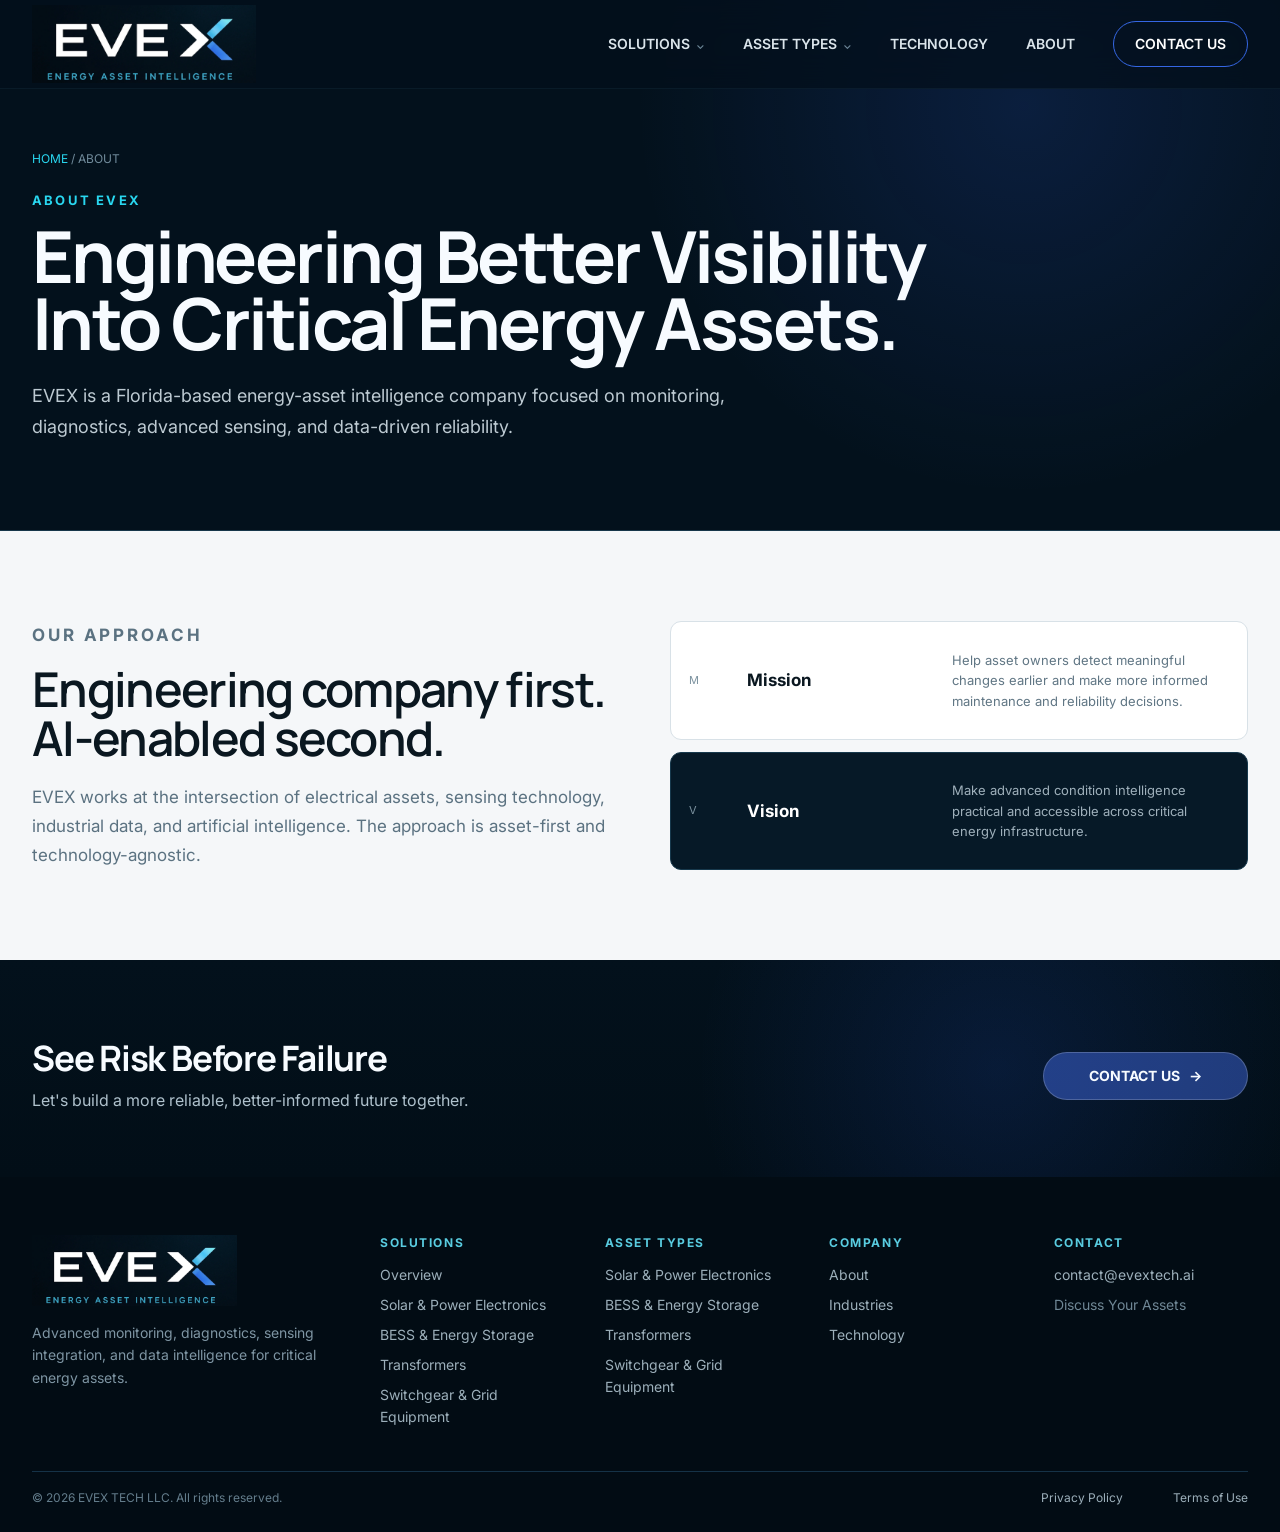
==== commit cdac11fb: "Reposition EVEX around technology-agnostic, cross-asset intelligence - Update hero messaging to emph" ====
--- a/about.html
+++ b/about.html
@@ -44,8 +44,8 @@
 <footer class="footer">
  <div class="container footer-grid">
   <div><img class="footer-logo" src="assets/evex-logo.webp" alt="EVEX"><p>Advanced monitoring, diagnostics, sensing integration, and data intelligence for critical energy assets.</p></div>
-  <div><h4>Solutions</h4><a href="solutions.html">Overview</a><a href="transformers.html">Transformers</a><a href="switchgear.html">Switchgear & MV</a><a href="bess.html">BESS & Batteries</a><a href="solar.html">Solar & Power Electronics</a></div>
-  <div><h4>Asset Types</h4><a href="transformers.html">Transformers</a><a href="switchgear.html">Switchgear & MV</a><a href="bess.html">BESS & Batteries</a><a href="solar.html">Solar & Power Electronics</a></div>
+  <div><h4>Solutions</h4><a href="solutions.html">Overview</a><a href="solar.html">Solar & Power Electronics</a><a href="bess.html">BESS & Energy Storage</a><a href="transformers.html">Transformers</a><a href="switchgear.html">Switchgear & Grid Equipment</a></div>
+  <div><h4>Asset Types</h4><a href="solar.html">Solar & Power Electronics</a><a href="bess.html">BESS & Energy Storage</a><a href="transformers.html">Transformers</a><a href="switchgear.html">Switchgear & Grid Equipment</a></div>
   <div><h4>Company</h4><a href="about.html">About</a><a href="industries.html">Industries</a><a href="technology.html">Technology</a></div>
   <div><h4>Contact</h4><a href="mailto:contact@evextech.ai">contact@evextech.ai</a><a href="contact.html">Discuss Your Assets</a></div>
  </div>
--- a/styles.css
+++ b/styles.css
@@ -381,6 +381,7 @@
 .light .bullets li{color:#546b7a}
 .bullets li:before{content:"";display:inline-block;width:6px;height:6px;border-radius:50%;background:var(--cyan);margin-right:10px}
 .signal-grid{display:grid;grid-template-columns:repeat(4,1fr);gap:16px}
+.signal-grid-3{grid-template-columns:repeat(3,1fr)}
 .signal{border:1px solid #1b4056;background:#082030;border-radius:14px;padding:22px;min-height:130px}
 .signal strong{display:block;font-size:16px;margin-bottom:8px}
 .signal span{font-size:14px;color:#8ea4b2}
@@ -420,7 +421,7 @@
   .hero-copy{max-width:820px}.hero-benefits{max-width:860px}
   .asset-grid,.resource-grid{grid-template-columns:repeat(2,1fr)}
   .platform,.split,.contact-grid{grid-template-columns:1fr}
-  .signal-grid,.industry-grid{grid-template-columns:repeat(2,1fr)}
+  .signal-grid,.industry-grid,.signal-grid-3{grid-template-columns:repeat(2,1fr)}
   .footer-grid{grid-template-columns:1.5fr 1fr 1fr}
 }
 @media(max-width:760px){
@@ -433,11 +434,13 @@
   .hero{padding:112px 0 52px;min-height:auto}.hero h1{font-size:56px}
   .hero-copy .lead{font-size:16px}.hero-actions{flex-direction:column;align-items:stretch}
   .hero-benefits{grid-template-columns:1fr;gap:16px}
-  .hero-visual{height:520px}.transformer-stage{bottom:120px}
+  .hero-visual{height:auto}.transformer-stage{bottom:120px}
   .hero-dashboard{width:100%;right:0;top:auto;bottom:0}
+  .fleet-stage{display:none}
+  .fleet-dashboard{width:100%;position:static;margin-top:4px}
   .trust-list{gap:18px 28px}.trust-list{font-size:13px}
   .section{padding:70px 0}.section-heading p{font-size:16px}
-  .asset-grid,.resource-grid,.signal-grid,.industry-grid{grid-template-columns:1fr}
+  .asset-grid,.resource-grid,.signal-grid,.industry-grid,.signal-grid-3{grid-template-columns:1fr}
   .asset-card{min-height:440px}.asset-img{height:210px}
   .process{grid-template-columns:1fr}.process:before{display:none}
   .step{text-align:left;padding-left:82px;min-height:105px}.step-no{margin-left:0}
@@ -453,7 +456,7 @@
 }
 @media(max-width:520px){
   .container{width:min(calc(100% - 28px),var(--max))}
-  .hero h1{font-size:48px}.hero-visual{height:500px}
+  .hero h1{font-size:48px}.hero-visual{height:auto}
   h2{font-size:40px}.section-heading{margin-bottom:36px}
   .asset-copy p{font-size:14px}
   .resource-copy h3{font-size:19px}
@@ -872,19 +875,6 @@
    V2.2 Launch-Level Premium Polish
    ========================================================== */
 
-/* The approved V2.2 hero visual is now stored locally as one composition. */
-.hero-visual{
-  background:
-    url("assets/hero-v22-composite.jpg")
-    center center / contain no-repeat;
-}
-
-/* Prevent duplicate transformer/dashboard layers on top of the local hero master. */
-.hero-visual > .transformer-stage,
-.hero-visual > .hero-dashboard{
-  display:none !important;
-}
-
 /* The four approved V2.2 asset images are local runtime files. */
 .asset-img{
   image-rendering:auto;
@@ -893,18 +883,83 @@
   background-position:center center;
 }
 
+/* ==========================================================
+   V3 — Cross-Asset Fleet Intelligence Hero Visual
+   Replaces the single-transformer dashboard with a conceptual
+   fleet-risk view spanning solar, storage, transformer and
+   switchgear assets — one intelligence layer, many asset classes.
+   ========================================================== */
+.fleet-stage{
+  position:absolute;inset:0;border-radius:22px;overflow:hidden;
+  background:
+    radial-gradient(circle at 30% 30%,rgba(41,164,255,.20),transparent 42%),
+    radial-gradient(circle at 76% 72%,rgba(41,215,240,.12),transparent 40%),
+    linear-gradient(160deg,rgba(6,27,44,.95) 0%,rgba(3,17,28,.97) 60%,rgba(2,12,21,.98) 100%),
+    url("assets/hero-v22-composite.jpg") center 38% / cover no-repeat;
+  box-shadow:inset 0 0 100px rgba(3,17,28,.45)
+}
+.fleet-stage:before{
+  content:"";position:absolute;inset:0;pointer-events:none;opacity:.16;
+  background-image:
+    linear-gradient(rgba(81,159,190,.12) 1px,transparent 1px),
+    linear-gradient(90deg,rgba(81,159,190,.12) 1px,transparent 1px);
+  background-size:64px 64px;
+}
+.fleet-lines{position:absolute;inset:0;width:100%;height:100%;z-index:1}
+.fleet-lines line{stroke:rgba(60,199,232,.42);stroke-width:.3;vector-effect:non-scaling-stroke}
+.fleet-node{
+  position:absolute;transform:translate(-50%,-50%);z-index:2;
+  display:flex;flex-direction:column;align-items:center;gap:7px
+}
+.fleet-node small{font-size:10px;letter-spacing:.09em;text-transform:uppercase;color:#9db2bf;font-weight:700}
+.node-badge{
+  width:42px;height:42px;border-radius:50%;
+  border:1px solid rgba(72,153,190,.5);background:rgba(8,30,45,.86);
+  display:grid;place-items:center;color:#bfe0ee;backdrop-filter:blur(6px);
+  box-shadow:0 10px 26px rgba(0,0,0,.32)
+}
+.node-badge svg{width:20px;height:20px}
+.fleet-hub{
+  width:58px;height:58px;border-radius:50%;
+  background:linear-gradient(145deg,#22e8f2,#3d76ff);
+  display:grid;place-items:center;color:#07243a;
+  box-shadow:0 0 42px rgba(41,196,255,.42)
+}
+.fleet-hub svg{width:27px;height:27px}
+.fleet-node-hub small{color:#cfe8f2;letter-spacing:.14em}
+
+.fleet-dashboard{width:352px;z-index:3}
+.fleet-list{margin-top:14px}
+.fleet-row{
+  display:grid;grid-template-columns:30px 1fr auto;gap:10px;align-items:center;
+  border-top:1px solid rgba(255,255,255,.06);padding:10px 0
+}
+.fleet-list .fleet-row:first-child{border-top:0;padding-top:2px}
+.fleet-icon-wrap{
+  width:28px;height:28px;border-radius:8px;
+  background:rgba(41,164,255,.12);border:1px solid rgba(63,143,181,.35);
+  display:grid;place-items:center;color:#8fd3ea
+}
+.fleet-icon-wrap svg{width:15px;height:15px}
+.fleet-meta{display:flex;flex-direction:column;gap:2px;min-width:0}
+.fleet-meta strong{font-size:12px;color:#e8f1f6;white-space:nowrap;overflow:hidden;text-overflow:ellipsis}
+.fleet-meta span{font-size:10px;color:#8298a6;white-space:nowrap;overflow:hidden;text-overflow:ellipsis}
+.fleet-row b{font-size:10.5px;white-space:nowrap;text-align:right;font-weight:700}
+.status-attn{color:var(--red)}
+.status-review{color:var(--amber)}
+.status-normal{color:var(--green)}
+.status-watch{color:var(--cyan-soft)}
+.fleet-summary span{color:#c3d3dc;font-weight:700;letter-spacing:.02em;font-size:10.5px}
+
 /* Local hero remains responsive on tablet/mobile. */
 @media(max-width:1080px){
-  .hero-visual{
-    min-height:590px;
-    background-position:center top;
-  }
+  .fleet-stage{background-position:center top,center top,center top,center 30%}
 }
 @media(max-width:760px){
-  .hero-visual{
-    height:auto;
-    min-height:500px;
-    background-size:contain;
-    background-position:center center;
-  }
-}
+  .fleet-node small{display:none}
+  .fleet-node{gap:0}
+  .node-badge{width:34px;height:34px}
+  .node-badge svg{width:16px;height:16px}
+  .fleet-hub{width:48px;height:48px}
+  .fleet-hub svg{width:22px;height:22px}
+}
